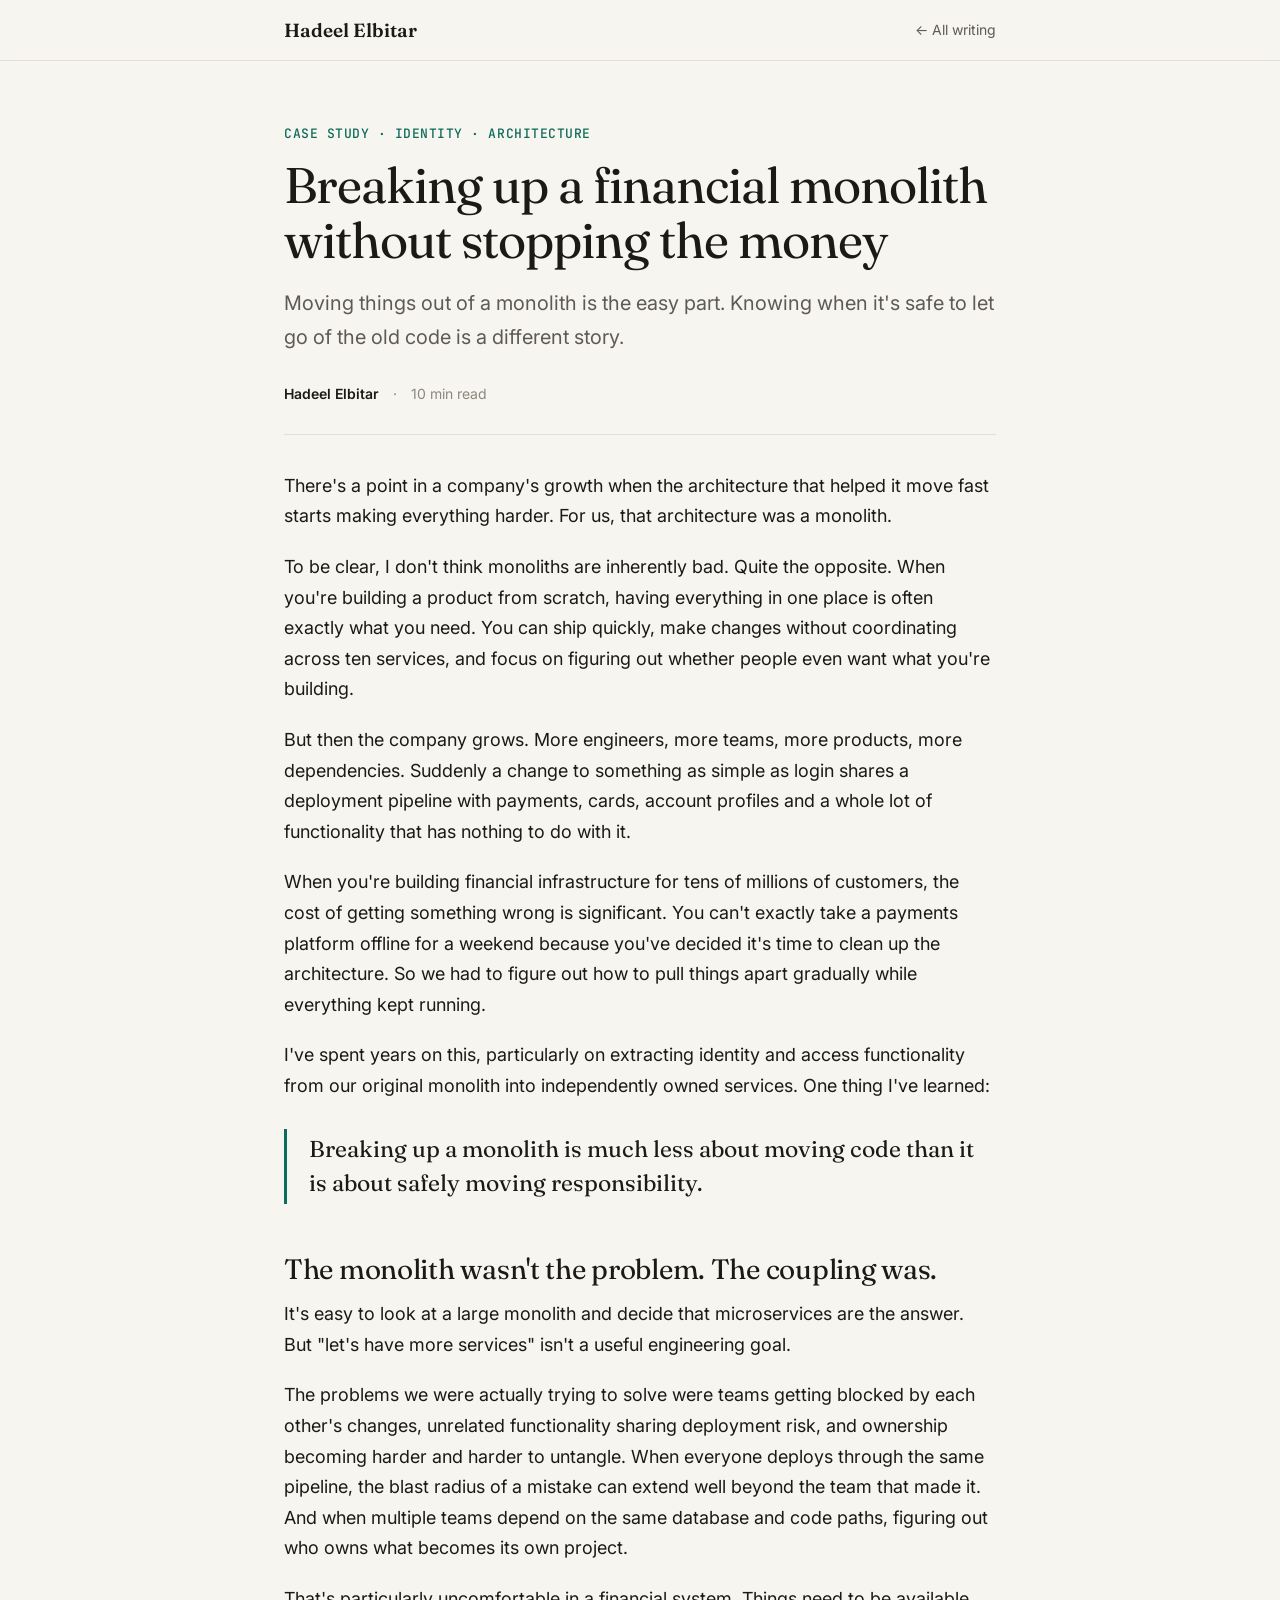
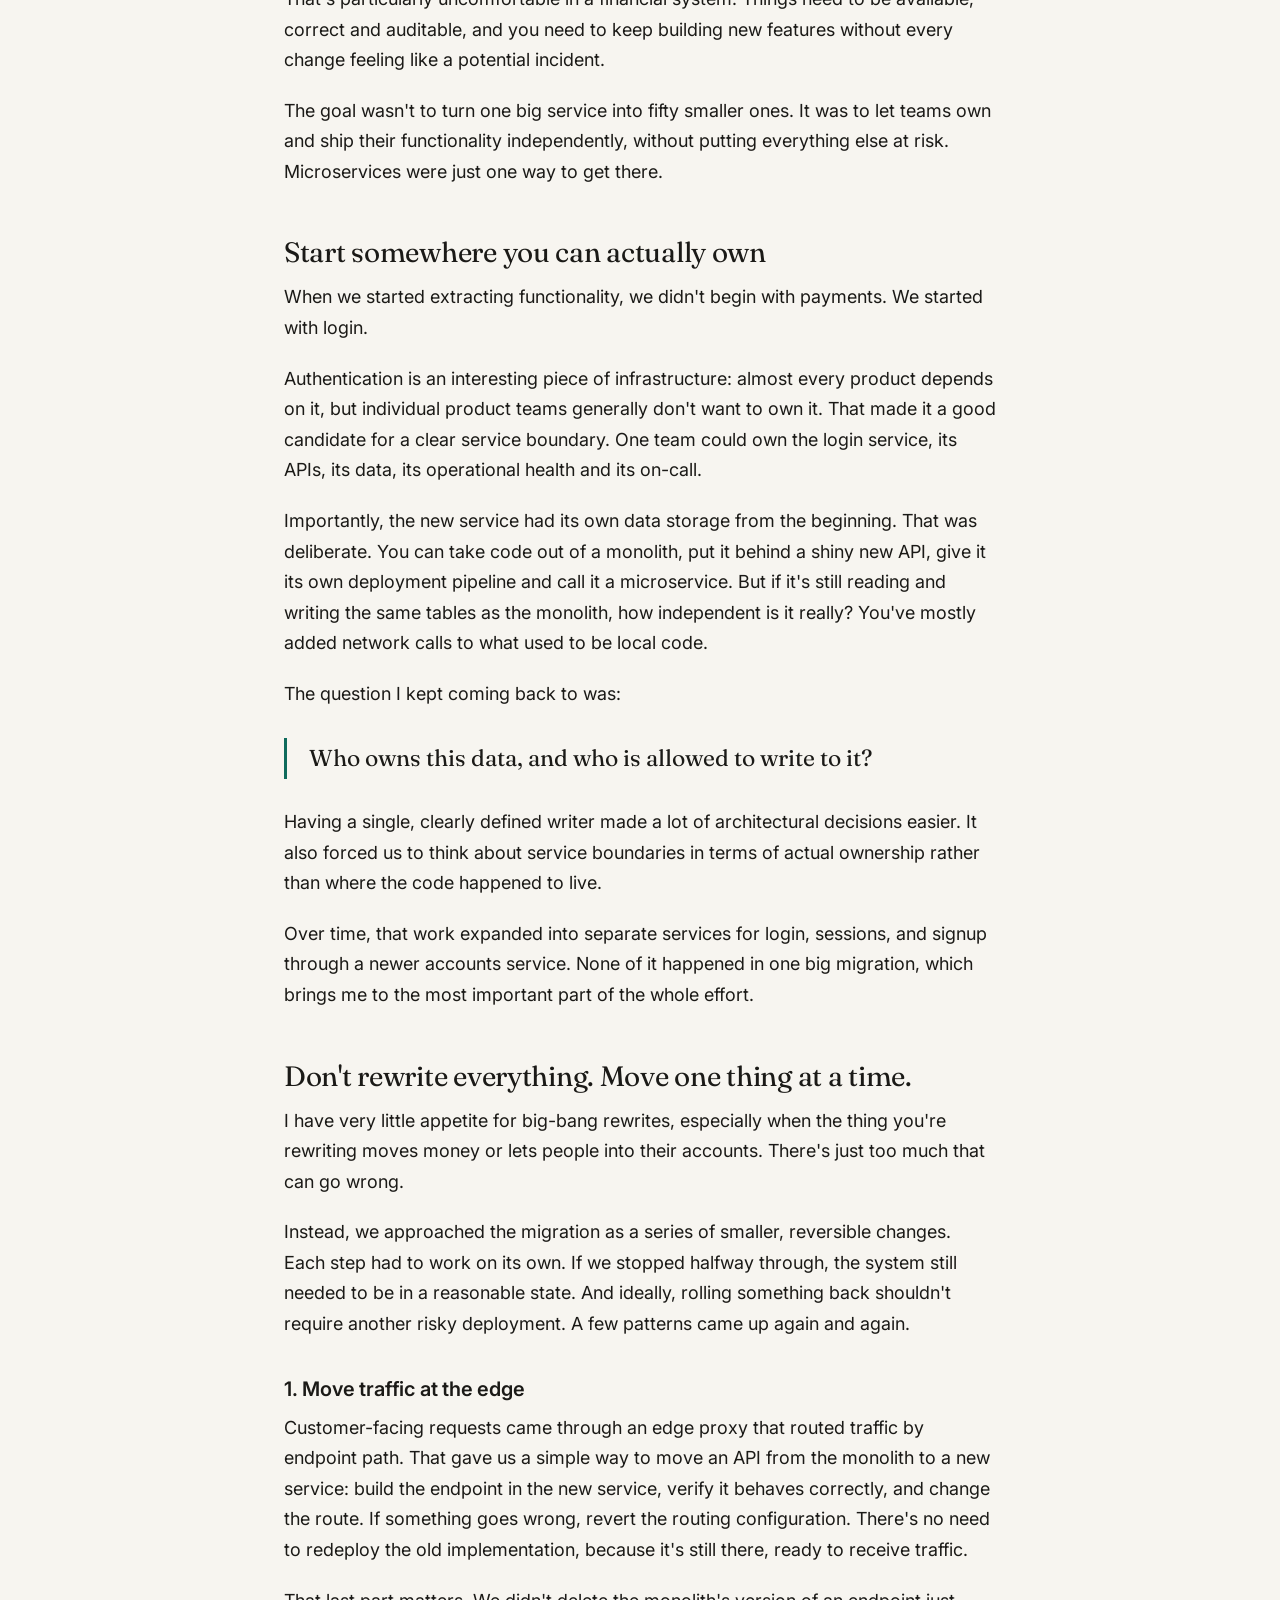
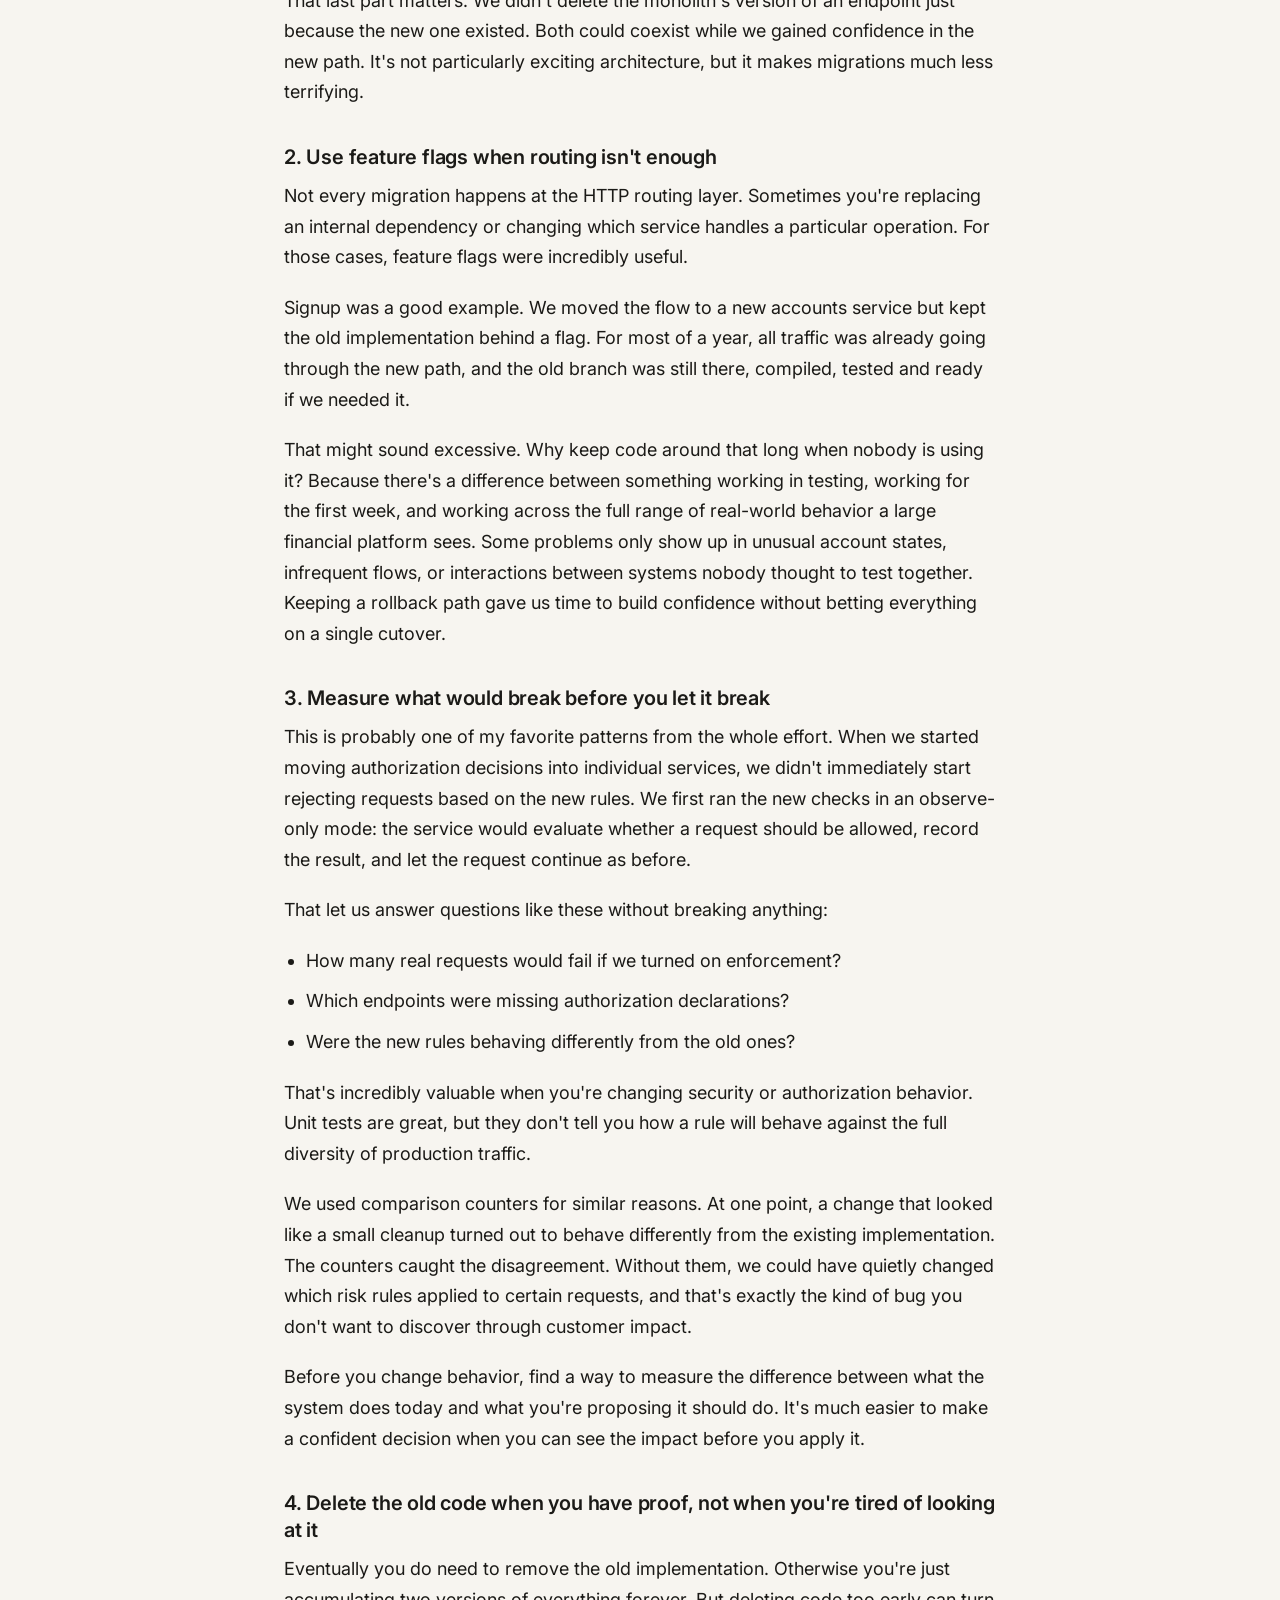
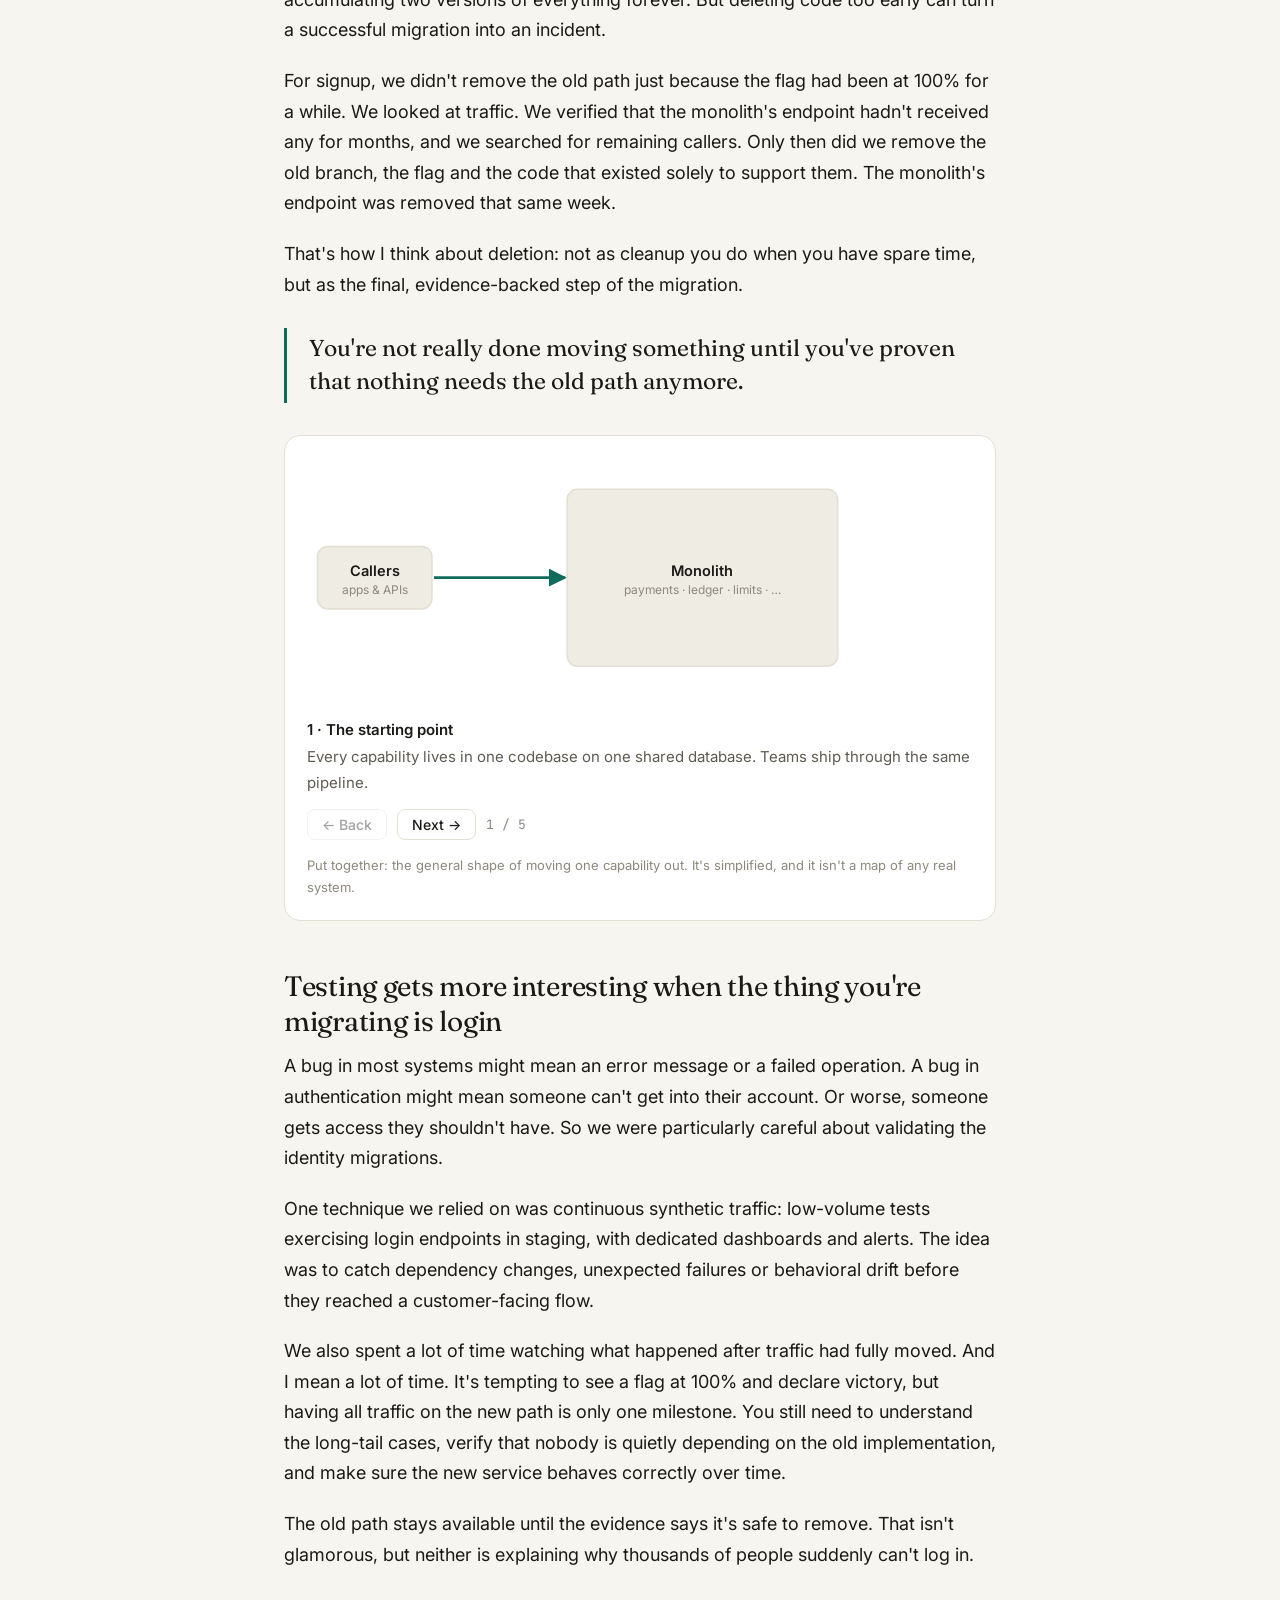
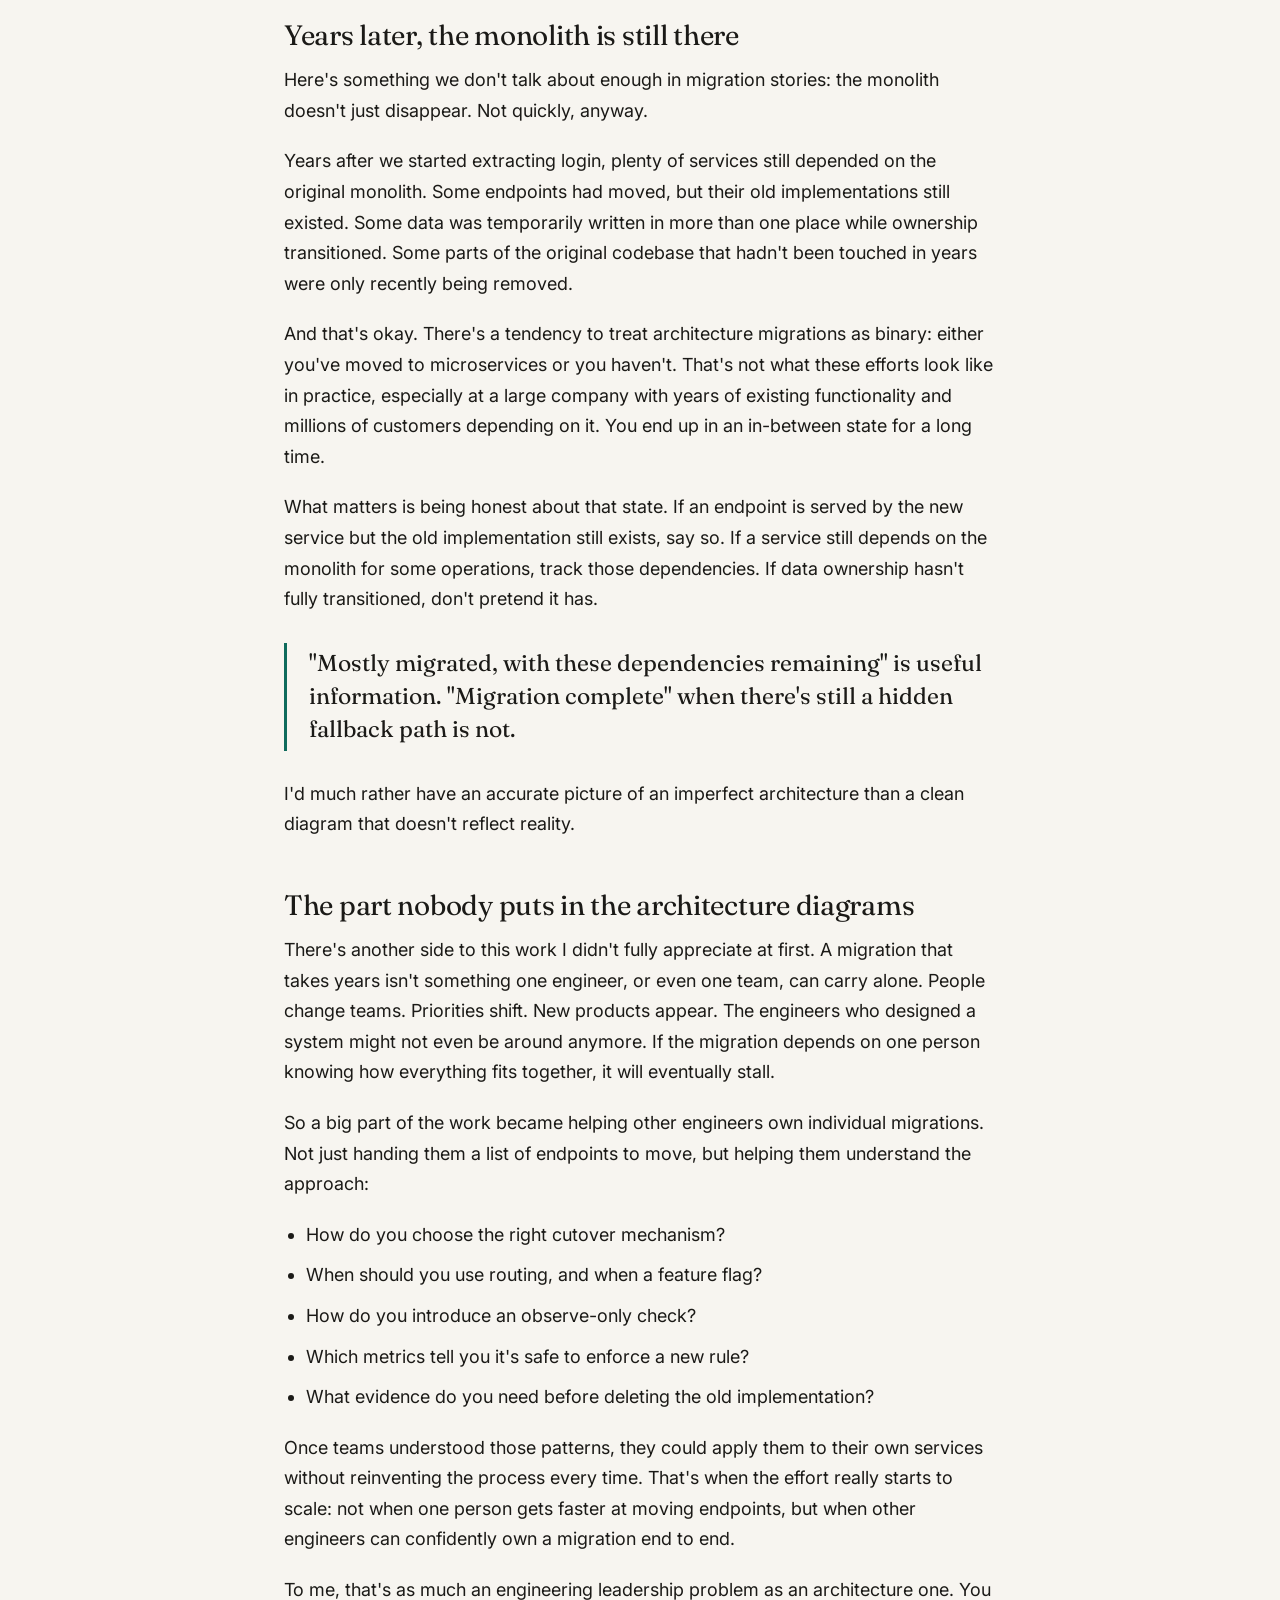
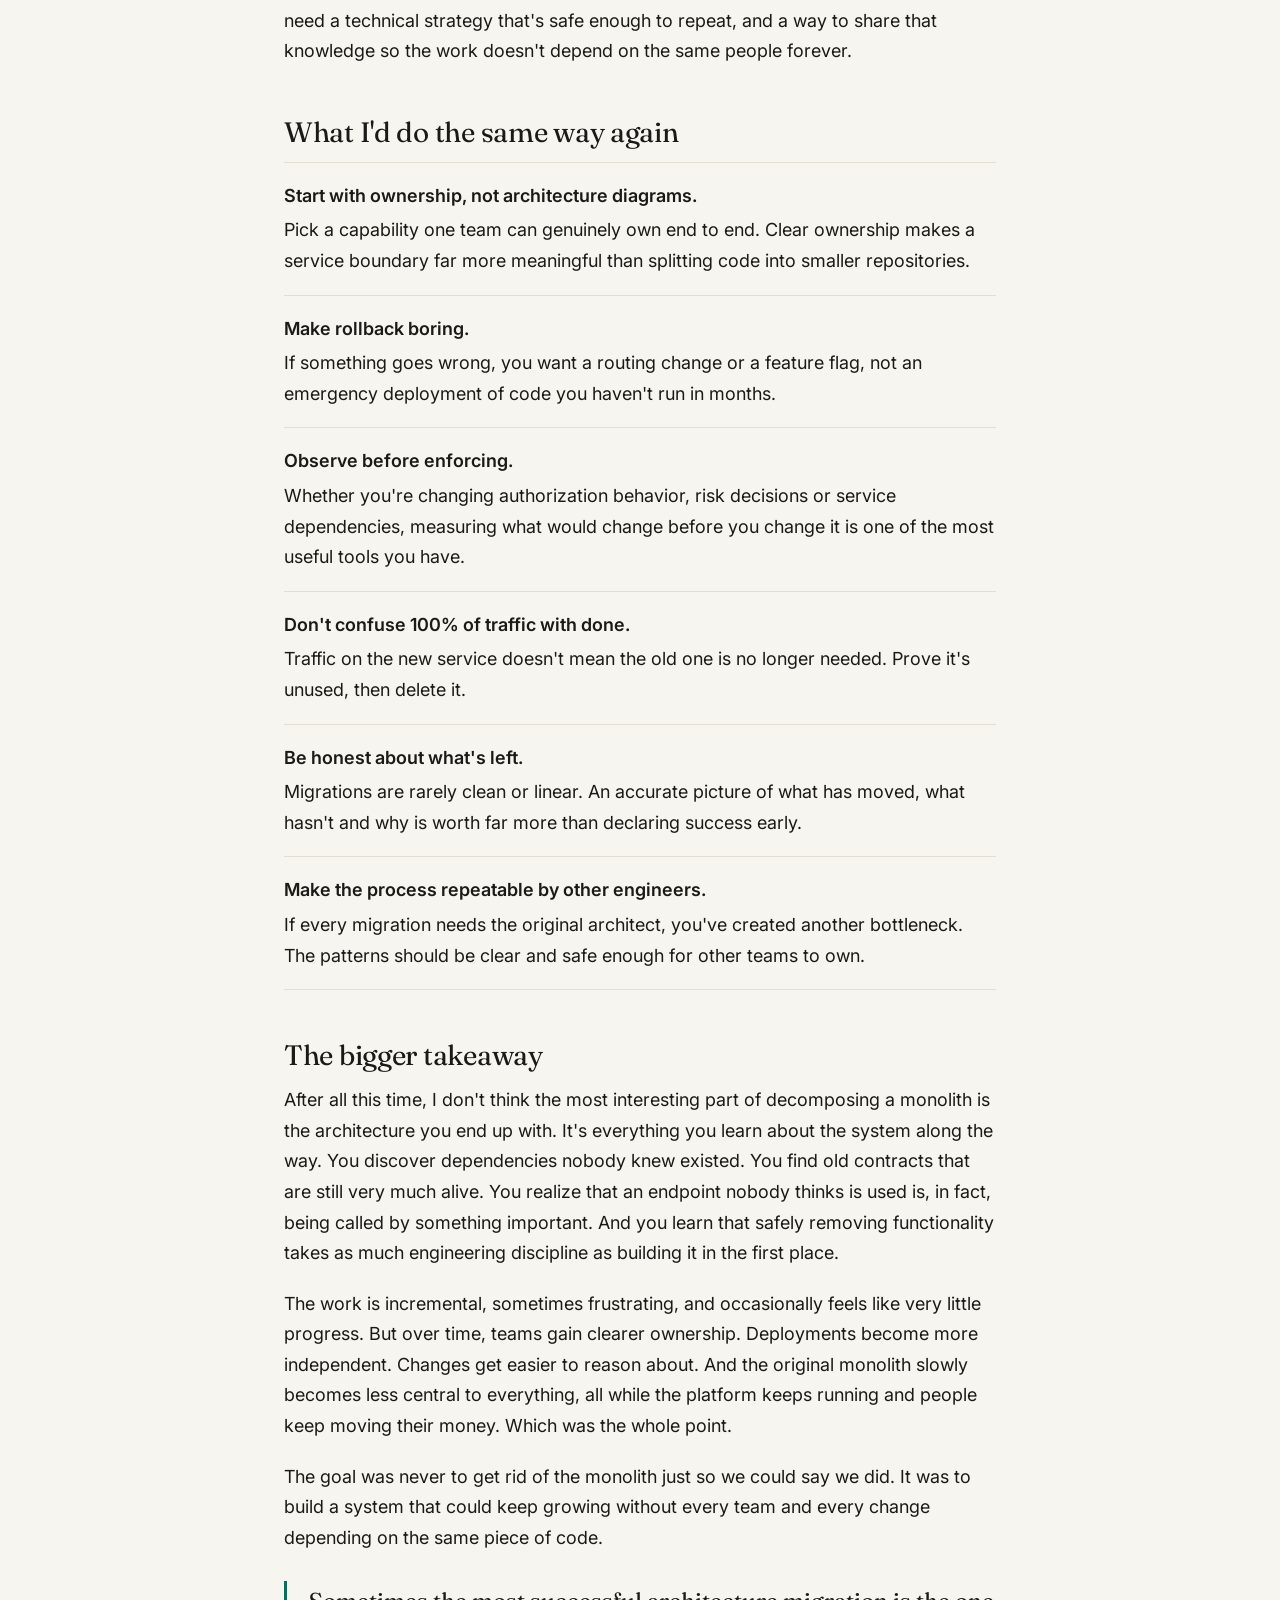
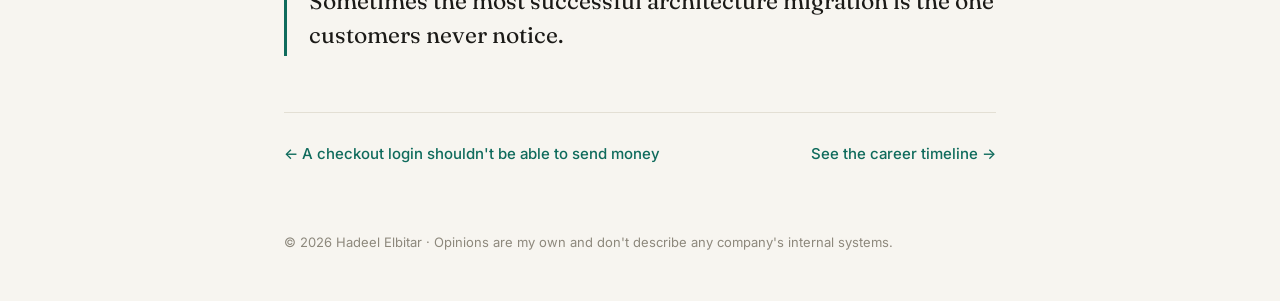
==== writing/monolith.html @ 254bf2c1 "Add Writing section with two case studies Scoped sessions and breaking up a financial monolith, link" ====
<!doctype html>
<html lang="en">
<head>
<meta charset="utf-8">
<meta name="viewport" content="width=device-width, initial-scale=1">
<title>Breaking up a financial monolith without stopping the money · Hadeel Elbitar</title>
<meta name="description" content="Moving things out of a monolith is the easy part. Knowing when it's safe to let go of the old code is a different story. Lessons from extracting identity out of a payments monolith.">
<link rel="icon" href="data:image/svg+xml,%3Csvg xmlns='http://www.w3.org/2000/svg' viewBox='0 0 64 64'%3E%3Crect width='64' height='64' rx='14' fill='%230f6b5c'/%3E%3Ctext x='32' y='43' font-family='Georgia,serif' font-size='30' fill='white' text-anchor='middle'%3EHE%3C/text%3E%3C/svg%3E">
<link rel="preconnect" href="https://fonts.googleapis.com">
<link rel="preconnect" href="https://fonts.gstatic.com" crossorigin>
<link href="https://fonts.googleapis.com/css2?family=Fraunces:opsz,wght@9..144,400;9..144,600&family=Inter:wght@400;500;600&family=JetBrains+Mono:wght@400;500&display=swap" rel="stylesheet">
<link rel="stylesheet" href="article.css?v=3">
</head>
<body>
<header class="nav"><div><a class="mark" href="../">Hadeel Elbitar</a><a class="back" href="../#writing">← All writing</a></div></header>

<article>
  <p class="kicker">CASE STUDY · IDENTITY · ARCHITECTURE</p>
  <h1>Breaking up a financial monolith without stopping the money</h1>
  <p class="dek">Moving things out of a monolith is the easy part. Knowing when it's safe to let go of the old code is a different story.</p>
  <div class="byline"><span><b>Hadeel Elbitar</b></span><span>·</span><span>10 min read</span></div>

  <p>
    There's a point in a company's growth when the architecture that helped it move fast starts making everything
    harder. For us, that architecture was a monolith.
  </p>
  <p>
    To be clear, I don't think monoliths are inherently bad. Quite the opposite. When you're building a product from
    scratch, having everything in one place is often exactly what you need. You can ship quickly, make changes without
    coordinating across ten services, and focus on figuring out whether people even want what you're building.
  </p>
  <p>
    But then the company grows. More engineers, more teams, more products, more dependencies. Suddenly a change to
    something as simple as login shares a deployment pipeline with payments, cards, account profiles and a whole lot
    of functionality that has nothing to do with it.
  </p>
  <p>
    When you're building financial infrastructure for tens of millions of customers, the cost of getting something
    wrong is significant. You can't exactly take a payments platform offline for a weekend because you've decided it's
    time to clean up the architecture. So we had to figure out how to pull things apart gradually while everything kept
    running.
  </p>
  <p>
    I've spent years on this, particularly on extracting identity and access functionality from our original monolith
    into independently owned services. One thing I've learned:
  </p>
  <blockquote>Breaking up a monolith is much less about moving code than it is about safely moving responsibility.</blockquote>

  <h2>The monolith wasn't the problem. The coupling was.</h2>
  <p>
    It's easy to look at a large monolith and decide that microservices are the answer. But "let's have more services"
    isn't a useful engineering goal.
  </p>
  <p>
    The problems we were actually trying to solve were teams getting blocked by each other's changes, unrelated
    functionality sharing deployment risk, and ownership becoming harder and harder to untangle. When everyone deploys
    through the same pipeline, the blast radius of a mistake can extend well beyond the team that made it. And when
    multiple teams depend on the same database and code paths, figuring out who owns what becomes its own project.
  </p>
  <p>
    That's particularly uncomfortable in a financial system. Things need to be available, correct and auditable, and
    you need to keep building new features without every change feeling like a potential incident.
  </p>
  <p>
    The goal wasn't to turn one big service into fifty smaller ones. It was to let teams own and ship their
    functionality independently, without putting everything else at risk. Microservices were just one way to get there.
  </p>

  <h2>Start somewhere you can actually own</h2>
  <p>
    When we started extracting functionality, we didn't begin with payments. We started with login.
  </p>
  <p>
    Authentication is an interesting piece of infrastructure: almost every product depends on it, but individual
    product teams generally don't want to own it. That made it a good candidate for a clear service boundary. One team
    could own the login service, its APIs, its data, its operational health and its on-call.
  </p>
  <p>
    Importantly, the new service had its own data storage from the beginning. That was deliberate. You can take code
    out of a monolith, put it behind a shiny new API, give it its own deployment pipeline and call it a microservice.
    But if it's still reading and writing the same tables as the monolith, how independent is it really? You've mostly
    added network calls to what used to be local code.
  </p>
  <p>The question I kept coming back to was:</p>
  <blockquote>Who owns this data, and who is allowed to write to it?</blockquote>
  <p>
    Having a single, clearly defined writer made a lot of architectural decisions easier. It also forced us to think
    about service boundaries in terms of actual ownership rather than where the code happened to live.
  </p>
  <p>
    Over time, that work expanded into separate services for login, sessions, and signup through a newer accounts
    service. None of it happened in one big migration, which brings me to the most important part of the whole effort.
  </p>

  <h2>Don't rewrite everything. Move one thing at a time.</h2>
  <p>
    I have very little appetite for big-bang rewrites, especially when the thing you're rewriting moves money or lets
    people into their accounts. There's just too much that can go wrong.
  </p>
  <p>
    Instead, we approached the migration as a series of smaller, reversible changes. Each step had to work on its own.
    If we stopped halfway through, the system still needed to be in a reasonable state. And ideally, rolling something
    back shouldn't require another risky deployment. A few patterns came up again and again.
  </p>

  <h3>1. Move traffic at the edge</h3>
  <p>
    Customer-facing requests came through an edge proxy that routed traffic by endpoint path. That gave us a simple way
    to move an API from the monolith to a new service: build the endpoint in the new service, verify it behaves
    correctly, and change the route. If something goes wrong, revert the routing configuration. There's no need to
    redeploy the old implementation, because it's still there, ready to receive traffic.
  </p>
  <p>
    That last part matters. We didn't delete the monolith's version of an endpoint just because the new one existed.
    Both could coexist while we gained confidence in the new path. It's not particularly exciting architecture, but it
    makes migrations much less terrifying.
  </p>

  <h3>2. Use feature flags when routing isn't enough</h3>
  <p>
    Not every migration happens at the HTTP routing layer. Sometimes you're replacing an internal dependency or
    changing which service handles a particular operation. For those cases, feature flags were incredibly useful.
  </p>
  <p>
    Signup was a good example. We moved the flow to a new accounts service but kept the old implementation behind a
    flag. For most of a year, all traffic was already going through the new path, and the old branch was still there,
    compiled, tested and ready if we needed it.
  </p>
  <p>
    That might sound excessive. Why keep code around that long when nobody is using it? Because there's a difference
    between something working in testing, working for the first week, and working across the full range of real-world
    behavior a large financial platform sees. Some problems only show up in unusual account states, infrequent flows,
    or interactions between systems nobody thought to test together. Keeping a rollback path gave us time to build
    confidence without betting everything on a single cutover.
  </p>

  <h3>3. Measure what would break before you let it break</h3>
  <p>
    This is probably one of my favorite patterns from the whole effort. When we started moving authorization decisions
    into individual services, we didn't immediately start rejecting requests based on the new rules. We first ran the
    new checks in an observe-only mode: the service would evaluate whether a request should be allowed, record the
    result, and let the request continue as before.
  </p>
  <p>That let us answer questions like these without breaking anything:</p>
  <ul>
    <li>How many real requests would fail if we turned on enforcement?</li>
    <li>Which endpoints were missing authorization declarations?</li>
    <li>Were the new rules behaving differently from the old ones?</li>
  </ul>
  <p>
    That's incredibly valuable when you're changing security or authorization behavior. Unit tests are great, but they
    don't tell you how a rule will behave against the full diversity of production traffic.
  </p>
  <p>
    We used comparison counters for similar reasons. At one point, a change that looked like a small cleanup turned out
    to behave differently from the existing implementation. The counters caught the disagreement. Without them, we could
    have quietly changed which risk rules applied to certain requests, and that's exactly the kind of bug you don't want
    to discover through customer impact.
  </p>
  <p>
    Before you change behavior, find a way to measure the difference between what the system does today and what you're
    proposing it should do. It's much easier to make a confident decision when you can see the impact before you apply it.
  </p>

  <h3>4. Delete the old code when you have proof, not when you're tired of looking at it</h3>
  <p>
    Eventually you do need to remove the old implementation. Otherwise you're just accumulating two versions of
    everything forever. But deleting code too early can turn a successful migration into an incident.
  </p>
  <p>
    For signup, we didn't remove the old path just because the flag had been at 100% for a while. We looked at traffic.
    We verified that the monolith's endpoint hadn't received any for months, and we searched for remaining callers. Only
    then did we remove the old branch, the flag and the code that existed solely to support them. The monolith's
    endpoint was removed that same week.
  </p>
  <p>
    That's how I think about deletion: not as cleanup you do when you have spare time, but as the final, evidence-backed
    step of the migration.
  </p>
  <blockquote>You're not really done moving something until you've proven that nothing needs the old path anymore.</blockquote>

  <div class="fig" id="ph">
    <svg viewBox="0 0 640 230" width="100%" role="img" aria-label="Decomposition phases diagram" id="dg"></svg>
    <p class="phase-title" id="pt"></p>
    <p class="phase-desc" id="pd"></p>
    <div class="ctrl"><button id="prev">← Back</button><button id="nx">Next →</button><span id="pc"></span></div>
    <div class="cap">Put together: the general shape of moving one capability out. It's simplified, and it isn't a map of any real system.</div>
  </div>

  <h2>Testing gets more interesting when the thing you're migrating is login</h2>
  <p>
    A bug in most systems might mean an error message or a failed operation. A bug in authentication might mean someone
    can't get into their account. Or worse, someone gets access they shouldn't have. So we were particularly careful
    about validating the identity migrations.
  </p>
  <p>
    One technique we relied on was continuous synthetic traffic: low-volume tests exercising login endpoints in staging,
    with dedicated dashboards and alerts. The idea was to catch dependency changes, unexpected failures or behavioral
    drift before they reached a customer-facing flow.
  </p>
  <p>
    We also spent a lot of time watching what happened after traffic had fully moved. And I mean a lot of time. It's
    tempting to see a flag at 100% and declare victory, but having all traffic on the new path is only one milestone.
    You still need to understand the long-tail cases, verify that nobody is quietly depending on the old
    implementation, and make sure the new service behaves correctly over time.
  </p>
  <p>
    The old path stays available until the evidence says it's safe to remove. That isn't glamorous, but neither is
    explaining why thousands of people suddenly can't log in.
  </p>

  <h2>Years later, the monolith is still there</h2>
  <p>
    Here's something we don't talk about enough in migration stories: the monolith doesn't just disappear. Not quickly,
    anyway.
  </p>
  <p>
    Years after we started extracting login, plenty of services still depended on the original monolith. Some endpoints
    had moved, but their old implementations still existed. Some data was temporarily written in more than one place
    while ownership transitioned. Some parts of the original codebase that hadn't been touched in years were only
    recently being removed.
  </p>
  <p>
    And that's okay. There's a tendency to treat architecture migrations as binary: either you've moved to
    microservices or you haven't. That's not what these efforts look like in practice, especially at a large company
    with years of existing functionality and millions of customers depending on it. You end up in an in-between state
    for a long time.
  </p>
  <p>
    What matters is being honest about that state. If an endpoint is served by the new service but the old
    implementation still exists, say so. If a service still depends on the monolith for some operations, track those
    dependencies. If data ownership hasn't fully transitioned, don't pretend it has.
  </p>
  <blockquote>"Mostly migrated, with these dependencies remaining" is useful information. "Migration complete" when there's still a hidden fallback path is not.</blockquote>
  <p>I'd much rather have an accurate picture of an imperfect architecture than a clean diagram that doesn't reflect reality.</p>

  <h2>The part nobody puts in the architecture diagrams</h2>
  <p>
    There's another side to this work I didn't fully appreciate at first. A migration that takes years isn't something
    one engineer, or even one team, can carry alone. People change teams. Priorities shift. New products appear. The
    engineers who designed a system might not even be around anymore. If the migration depends on one person knowing how
    everything fits together, it will eventually stall.
  </p>
  <p>
    So a big part of the work became helping other engineers own individual migrations. Not just handing them a list of
    endpoints to move, but helping them understand the approach:
  </p>
  <ul>
    <li>How do you choose the right cutover mechanism?</li>
    <li>When should you use routing, and when a feature flag?</li>
    <li>How do you introduce an observe-only check?</li>
    <li>Which metrics tell you it's safe to enforce a new rule?</li>
    <li>What evidence do you need before deleting the old implementation?</li>
  </ul>
  <p>
    Once teams understood those patterns, they could apply them to their own services without reinventing the process
    every time. That's when the effort really starts to scale: not when one person gets faster at moving endpoints, but
    when other engineers can confidently own a migration end to end.
  </p>
  <p>
    To me, that's as much an engineering leadership problem as an architecture one. You need a technical strategy that's
    safe enough to repeat, and a way to share that knowledge so the work doesn't depend on the same people forever.
  </p>

  <h2>What I'd do the same way again</h2>
  <ul class="takeaways">
    <li><strong>Start with ownership, not architecture diagrams.</strong> Pick a capability one team can genuinely own end to end. Clear ownership makes a service boundary far more meaningful than splitting code into smaller repositories.</li>
    <li><strong>Make rollback boring.</strong> If something goes wrong, you want a routing change or a feature flag, not an emergency deployment of code you haven't run in months.</li>
    <li><strong>Observe before enforcing.</strong> Whether you're changing authorization behavior, risk decisions or service dependencies, measuring what would change before you change it is one of the most useful tools you have.</li>
    <li><strong>Don't confuse 100% of traffic with done.</strong> Traffic on the new service doesn't mean the old one is no longer needed. Prove it's unused, then delete it.</li>
    <li><strong>Be honest about what's left.</strong> Migrations are rarely clean or linear. An accurate picture of what has moved, what hasn't and why is worth far more than declaring success early.</li>
    <li><strong>Make the process repeatable by other engineers.</strong> If every migration needs the original architect, you've created another bottleneck. The patterns should be clear and safe enough for other teams to own.</li>
  </ul>

  <h2>The bigger takeaway</h2>
  <p>
    After all this time, I don't think the most interesting part of decomposing a monolith is the architecture you end
    up with. It's everything you learn about the system along the way. You discover dependencies nobody knew existed.
    You find old contracts that are still very much alive. You realize that an endpoint nobody thinks is used is, in
    fact, being called by something important. And you learn that safely removing functionality takes as much
    engineering discipline as building it in the first place.
  </p>
  <p>
    The work is incremental, sometimes frustrating, and occasionally feels like very little progress. But over time,
    teams gain clearer ownership. Deployments become more independent. Changes get easier to reason about. And the
    original monolith slowly becomes less central to everything, all while the platform keeps running and people keep
    moving their money. Which was the whole point.
  </p>
  <p>
    The goal was never to get rid of the monolith just so we could say we did. It was to build a system that could keep
    growing without every team and every change depending on the same piece of code.
  </p>
  <blockquote>Sometimes the most successful architecture migration is the one customers never notice.</blockquote>

  <div class="next">
    <a href="scoped-sessions.html">← A checkout login shouldn't be able to send money</a>
    <a href="../#career">See the career timeline →</a>
  </div>
</article>
<footer>© 2026 Hadeel Elbitar · Opinions are my own and don't describe any company's internal systems.</footer>

<script>
(() => {
  const css = n => getComputedStyle(document.documentElement).getPropertyValue(n).trim();
  const P = [
    ["1 · The starting point", "Every capability lives in one codebase on one shared database. Teams ship through the same pipeline."],
    ["2 · Route at the edge", "Callers reach the capability through a per-path route, so where the work happens can change with a config change."],
    ["3 · Build the new service, count before you enforce", "The new service gets its own data store and runs next to the old path. Counters show where the two disagree before anything depends on it."],
    ["4 · Move the traffic, then hold", "The route or flag sends all traffic to the new service, which is now the single writer for its data. The old path stays warm while the long tail surfaces."],
    ["5 · Delete with evidence, then repeat", "Months of zero traffic and no remaining callers justify removing the old path. Then the playbook runs on the next seam."],
  ];
  let i = 0;
  const box = (x, y, w, h, label, kind, sub) => {
    const fill = { old: css("--well"), new: css("--accent-soft"), ghost: "transparent" }[kind];
    const stroke = kind === "new" ? css("--accent") : css("--line");
    const dash = kind === "ghost" ? 'stroke-dasharray="5 5"' : "";
    return `<rect x="${x}" y="${y}" width="${w}" height="${h}" rx="10" fill="${fill}" stroke="${stroke}" stroke-width="1.5" ${dash}/>
      <text x="${x + w / 2}" y="${y + h / 2 + (sub ? -2 : 5)}" text-anchor="middle" font-size="14" font-weight="600" fill="${kind === "ghost" ? css("--faint") : css("--ink")}">${label}</text>
      ${sub ? `<text x="${x + w / 2}" y="${y + h / 2 + 16}" text-anchor="middle" font-size="11.5" fill="${css("--faint")}">${sub}</text>` : ""}`;
  };
  const arrow = (x1, y1, x2, y2, on) => `<line x1="${x1}" y1="${y1}" x2="${x2}" y2="${y2}" stroke="${on ? css("--accent") : css("--faint")}" stroke-width="${on ? 2.5 : 1.5}" marker-end="url(#a${on ? 1 : 0})" ${on ? "" : 'stroke-dasharray="4 4"'}/>`;
  function draw() {
    const defs = `<defs>${[0, 1].map(k => `<marker id="a${k}" viewBox="0 0 10 10" refX="9" refY="5" markerWidth="7" markerHeight="7" orient="auto"><path d="M0,0 L10,5 L0,10 z" fill="${k ? css("--accent") : css("--faint")}"/></marker>`).join("")}</defs>`;
    let s = defs + box(10, 85, 110, 60, "Callers", "old", "apps & APIs");
    if (i === 0) {
      s += arrow(122, 115, 248, 115, true) + box(250, 30, 260, 170, "Monolith", "old", "payments · ledger · limits · …");
    } else {
      s += box(170, 85, 100, 60, "Edge", "new", "routes per path") + arrow(122, 115, 168, 115, true);
      const oldOn = i <= 3, newOn = i >= 3;
      s += box(330, 20, 290, 90, i >= 4 ? "Old code path removed" : "Monolith", i >= 4 ? "ghost" : "old", i >= 4 ? "" : "everything else");
      s += i >= 2 ? box(330, 130, 290, 80, "New service", "new", i >= 3 ? "single writer for its data" : "own data · counted, not trusted") : "";
      s += arrow(272, 105, 328, 70, oldOn && i < 4);
      if (i >= 2) s += arrow(272, 125, 328, 165, newOn);
      if (i === 2) s += `<text x="475" y="124" text-anchor="middle" font-size="11.5" fill="${css("--accent")}">⇅ counters compare</text>`;
    }
    document.getElementById("dg").innerHTML = s;
    document.getElementById("pt").textContent = P[i][0];
    document.getElementById("pd").textContent = P[i][1];
    document.getElementById("pc").textContent = `${i + 1} / ${P.length}`;
    document.getElementById("prev").disabled = i === 0;
    document.getElementById("nx").disabled = i === P.length - 1;
  }
  document.getElementById("prev").onclick = () => { i = Math.max(0, i - 1); draw(); };
  document.getElementById("nx").onclick = () => { i = Math.min(P.length - 1, i + 1); draw(); };
  matchMedia("(prefers-color-scheme: dark)").addEventListener("change", draw);
  draw();
})();
</script>
</body>
</html>
---- writing/article.css ----
:root {
  --bg: #f7f5f0; --surface: #ffffff; --well: #efece4; --ink: #1b1a17; --muted: #5f5b52; --faint: #8d887c;
  --line: #e3dfd4; --accent: #0f6b5c; --accent-soft: #e1efe9; --ok: #1f7a46; --ok-soft: #e3f3e8; --bad: #b3261e; --bad-soft: #fbe6e3; --warn: #8a5a00; --warn-soft: #f6ecd2;
  --serif: "Fraunces", Georgia, serif; --sans: "Inter", system-ui, -apple-system, sans-serif; --mono: "JetBrains Mono", ui-monospace, monospace;
}
@media (prefers-color-scheme: dark) {
  :root:not([data-theme="light"]) {
    --bg: #12130f; --surface: #1a1b17; --well: #22231e; --ink: #ecebe5; --muted: #a9a698; --faint: #7a776b;
    --line: #2c2d27; --accent: #5cc6ab; --accent-soft: #1c2d27; --ok: #5cc68a; --ok-soft: #18291f; --bad: #f2867c; --bad-soft: #2e1a18; --warn: #e3b55a; --warn-soft: #2b2416;
  }
}
:root[data-theme="dark"] {
  --bg: #12130f; --surface: #1a1b17; --well: #22231e; --ink: #ecebe5; --muted: #a9a698; --faint: #7a776b;
  --line: #2c2d27; --accent: #5cc6ab; --accent-soft: #1c2d27; --ok: #5cc68a; --ok-soft: #18291f; --bad: #f2867c; --bad-soft: #2e1a18; --warn: #e3b55a; --warn-soft: #2b2416;
}
* { box-sizing: border-box; }
body { margin: 0; background: var(--bg); color: var(--ink); font: 18px/1.7 var(--sans); -webkit-font-smoothing: antialiased; }
a { color: var(--accent); }
header.nav { position: sticky; top: 0; z-index: 5; background: color-mix(in srgb, var(--bg) 88%, transparent); backdrop-filter: blur(8px); border-bottom: 1px solid var(--line); }
header.nav div { max-width: 760px; margin: 0 auto; padding: 0 24px; height: 60px; display: flex; align-items: center; justify-content: space-between; }
header.nav a { color: var(--ink); text-decoration: none; }
header.nav .mark { font: 600 19px var(--serif); }
header.nav .back { font-size: 14px; color: var(--muted); }
article { max-width: 760px; margin: 0 auto; padding: 64px 24px 40px; }
.kicker { font: 500 13px var(--mono); color: var(--accent); letter-spacing: .04em; margin: 0 0 16px; }
h1 { font: 400 clamp(34px, 5vw, 50px)/1.1 var(--serif); letter-spacing: -.02em; margin: 0 0 18px; }
.dek { font-size: 20px; color: var(--muted); margin: 0 0 28px; }
.byline { display: flex; gap: 14px; align-items: center; font-size: 14px; color: var(--faint); padding-bottom: 28px; border-bottom: 1px solid var(--line); margin-bottom: 36px; }
.byline b { color: var(--ink); font-weight: 600; }
h2 { font: 400 28px/1.25 var(--serif); margin: 48px 0 12px; letter-spacing: -.01em; }
p { margin: 0 0 20px; }
h3 { font: 600 20px/1.35 var(--sans); margin: 36px 0 10px; letter-spacing: -.01em; }
code { font: .85em var(--mono); background: var(--well); border-radius: 5px; padding: 1px 5px; }
.pair { display: grid; grid-template-columns: 1fr 1fr; gap: 12px; margin: 8px 0 24px; }
.pair div { background: var(--surface); border: 1px solid var(--line); border-radius: 14px; padding: 16px 18px; font: 400 22px/1.3 var(--serif); }
.pair span { display: block; font: 500 12px var(--mono); text-transform: uppercase; letter-spacing: .08em; color: var(--accent); margin-bottom: 6px; }
ul, ol { padding-left: 22px; margin: 0 0 20px; }
li { margin-bottom: 10px; }
ul.takeaways { list-style: none; padding: 0; margin: 8px 0 20px; border-bottom: 1px solid var(--line); }
ul.takeaways li { margin: 0; padding: 18px 0; border-top: 1px solid var(--line); }
ul.takeaways strong { display: block; font-size: 18px; margin-bottom: 4px; }
strong { font-weight: 600; }
blockquote { margin: 28px 0; padding: 4px 0 4px 22px; border-left: 3px solid var(--accent); font: 400 23px/1.45 var(--serif); color: var(--ink); }
.tldr { background: var(--surface); border: 1px solid var(--line); border-radius: 14px; padding: 20px 24px; margin: 0 0 36px; font-size: 16px; }
.tldr h3 { font: 500 12px var(--mono); text-transform: uppercase; letter-spacing: .08em; color: var(--faint); margin: 0 0 8px; }
.tldr ul { margin: 0; }
.fig { background: var(--surface); border: 1px solid var(--line); border-radius: 16px; padding: 22px; margin: 32px 0; font-size: 15px; }
.fig .cap { font-size: 13px; color: var(--faint); margin-top: 14px; }
.seg { display: inline-flex; background: var(--well); border-radius: 999px; padding: 3px; margin-bottom: 16px; flex-wrap: wrap; }
.seg button { border: 0; background: none; border-radius: 999px; padding: 7px 14px; font: 500 14px var(--sans); color: var(--muted); cursor: pointer; }
.seg button[aria-pressed="true"] { background: var(--surface); color: var(--ink); box-shadow: 0 1px 3px rgba(0,0,0,.12); }
table.acts { width: 100%; border-collapse: collapse; }
table.acts td { padding: 10px 6px; border-top: 1px solid var(--line); vertical-align: middle; }
table.acts td:last-child { text-align: right; white-space: nowrap; }
.pill { display: inline-block; font: 500 12.5px var(--mono); padding: 3px 9px; border-radius: 999px; transition: background .2s, color .2s; }
.pill.allow { background: var(--ok-soft); color: var(--ok); }
.pill.deny { background: var(--bad-soft); color: var(--bad); }
.pill.step { background: var(--warn-soft); color: var(--warn); }
.mono { font: 13px/1.6 var(--mono); background: var(--well); border-radius: 10px; padding: 12px 14px; margin-top: 14px; color: var(--muted); overflow-x: auto; white-space: pre; }
.mono b { color: var(--ink); font-weight: 500; }
.ctrl { display: flex; align-items: center; gap: 10px; margin-top: 14px; }
.ctrl button { border: 1px solid var(--line); background: var(--surface); color: var(--ink); border-radius: 8px; padding: 6px 14px; font: 500 14px var(--sans); cursor: pointer; }
.ctrl button:disabled { opacity: .4; cursor: default; }
.ctrl span { font: 13px var(--mono); color: var(--faint); }
.phase-title { font-weight: 600; margin: 12px 0 2px; }
.phase-desc { color: var(--muted); font-size: 15px; margin: 0; min-height: 3.2em; }
svg text { font-family: var(--sans); }
.next { margin-top: 56px; padding-top: 28px; border-top: 1px solid var(--line); display: flex; justify-content: space-between; gap: 16px; flex-wrap: wrap; font-size: 15px; }
.next a { text-decoration: none; font-weight: 500; }
footer { max-width: 760px; margin: 0 auto; padding: 24px 24px 48px; font-size: 13px; color: var(--faint); }
@media (max-width: 640px) { body { font-size: 17px; } article { padding: 40px 16px 32px; } header.nav div { padding: 0 16px; } .fig { padding: 16px; } blockquote { font-size: 20px; } .pair { grid-template-columns: 1fr; } }
@media (prefers-reduced-motion: reduce) { * { transition: none !important; } }
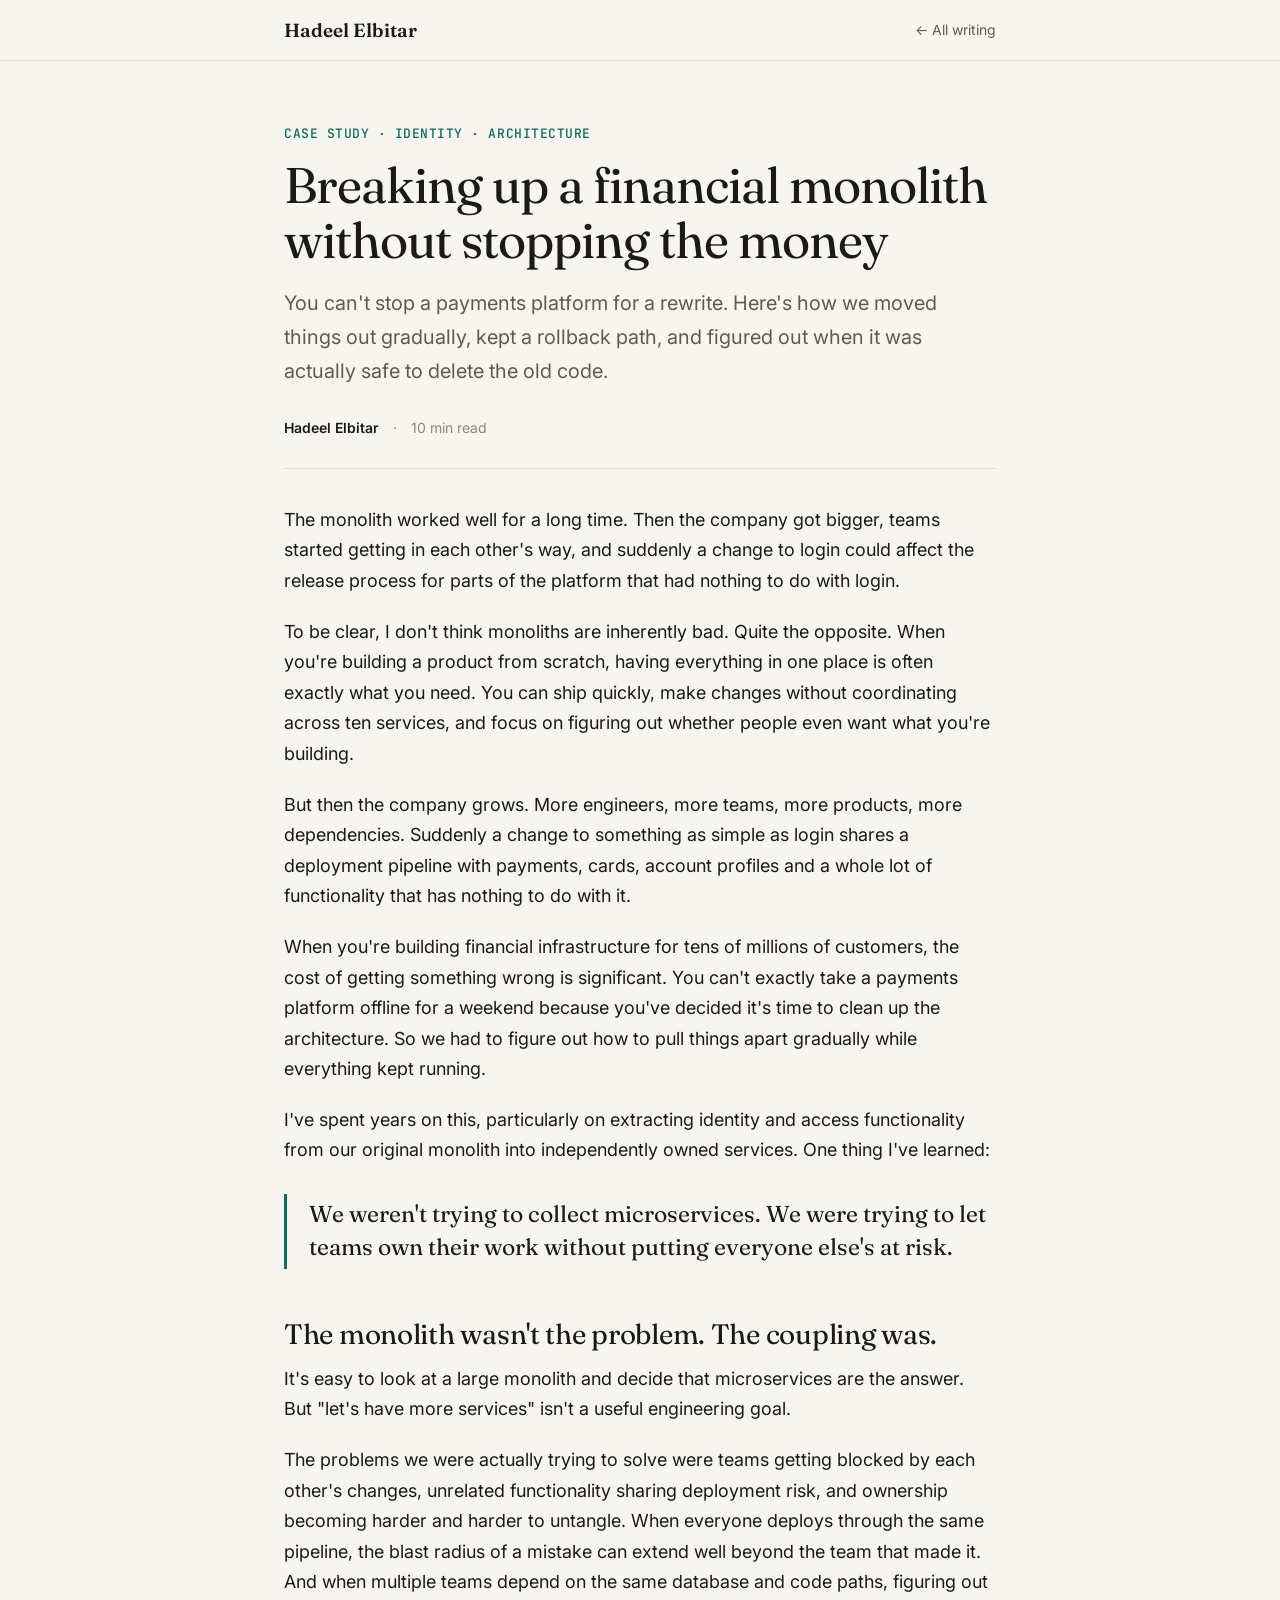
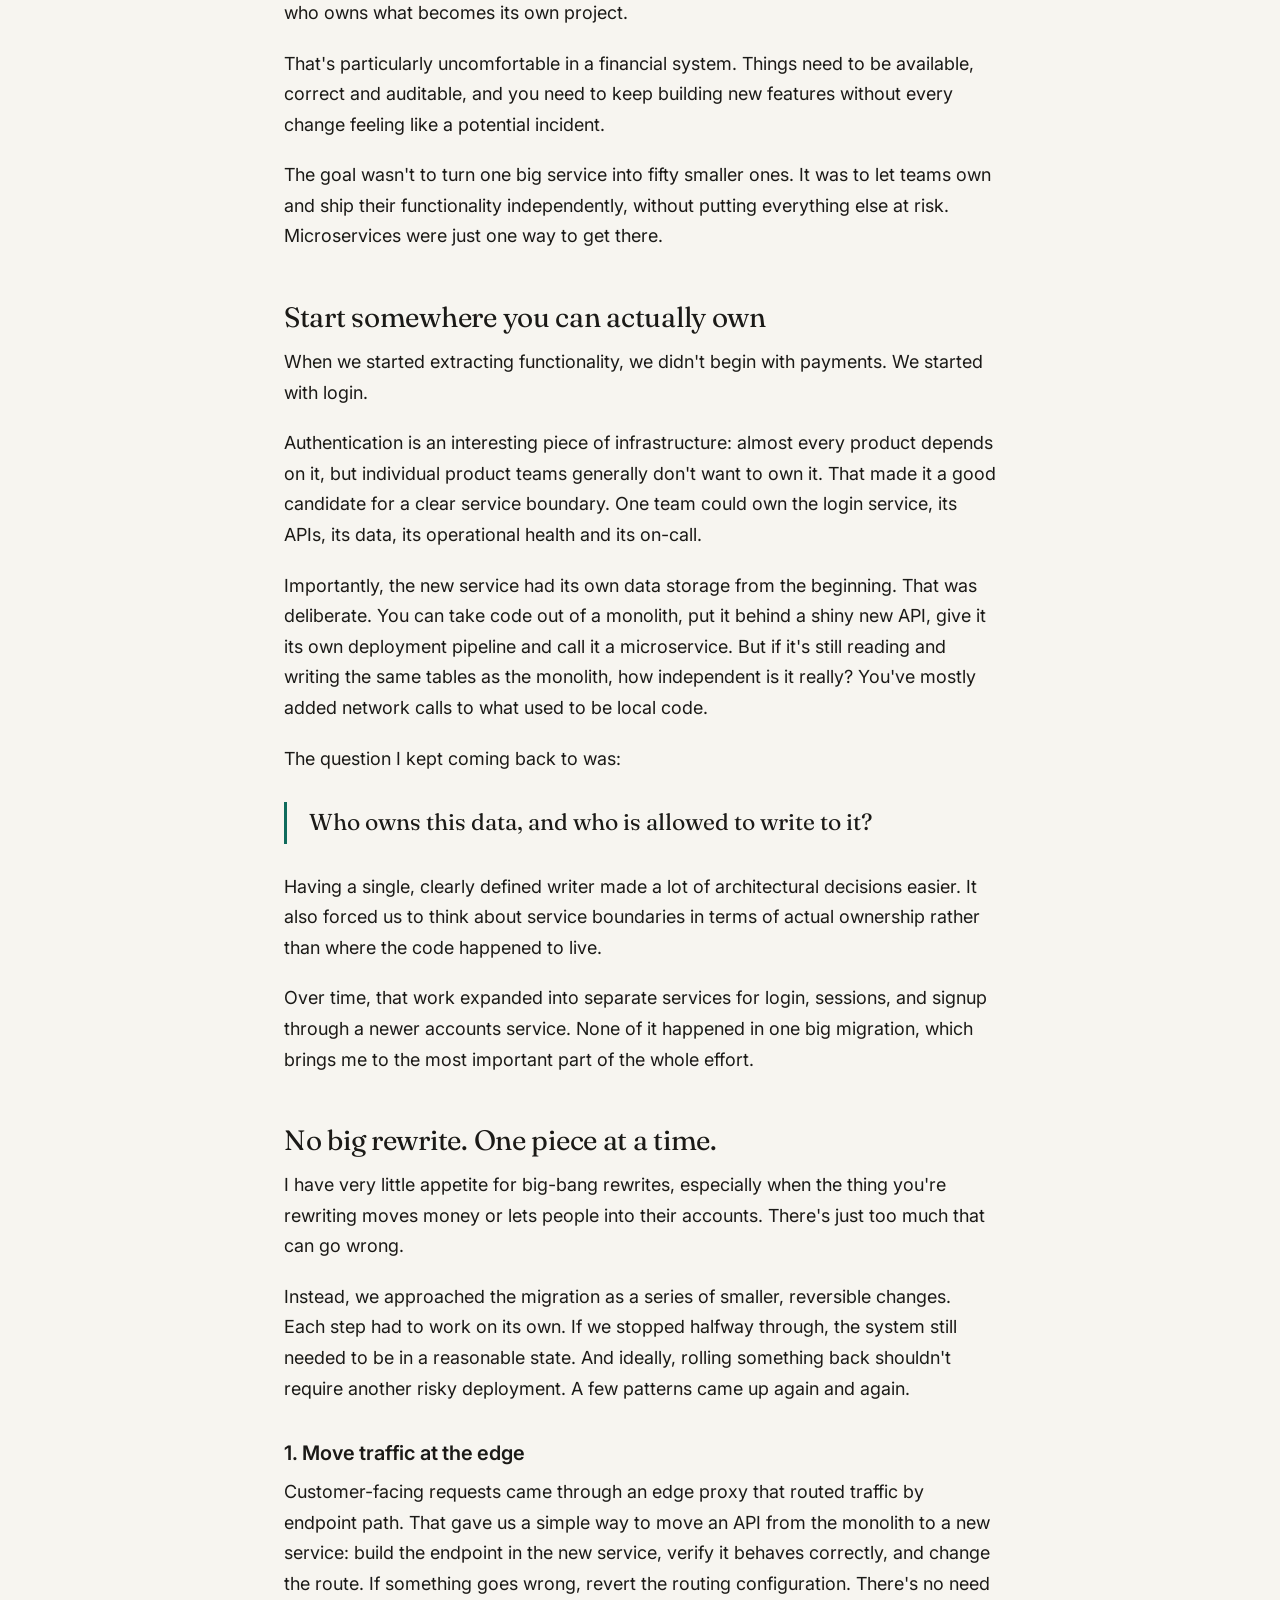
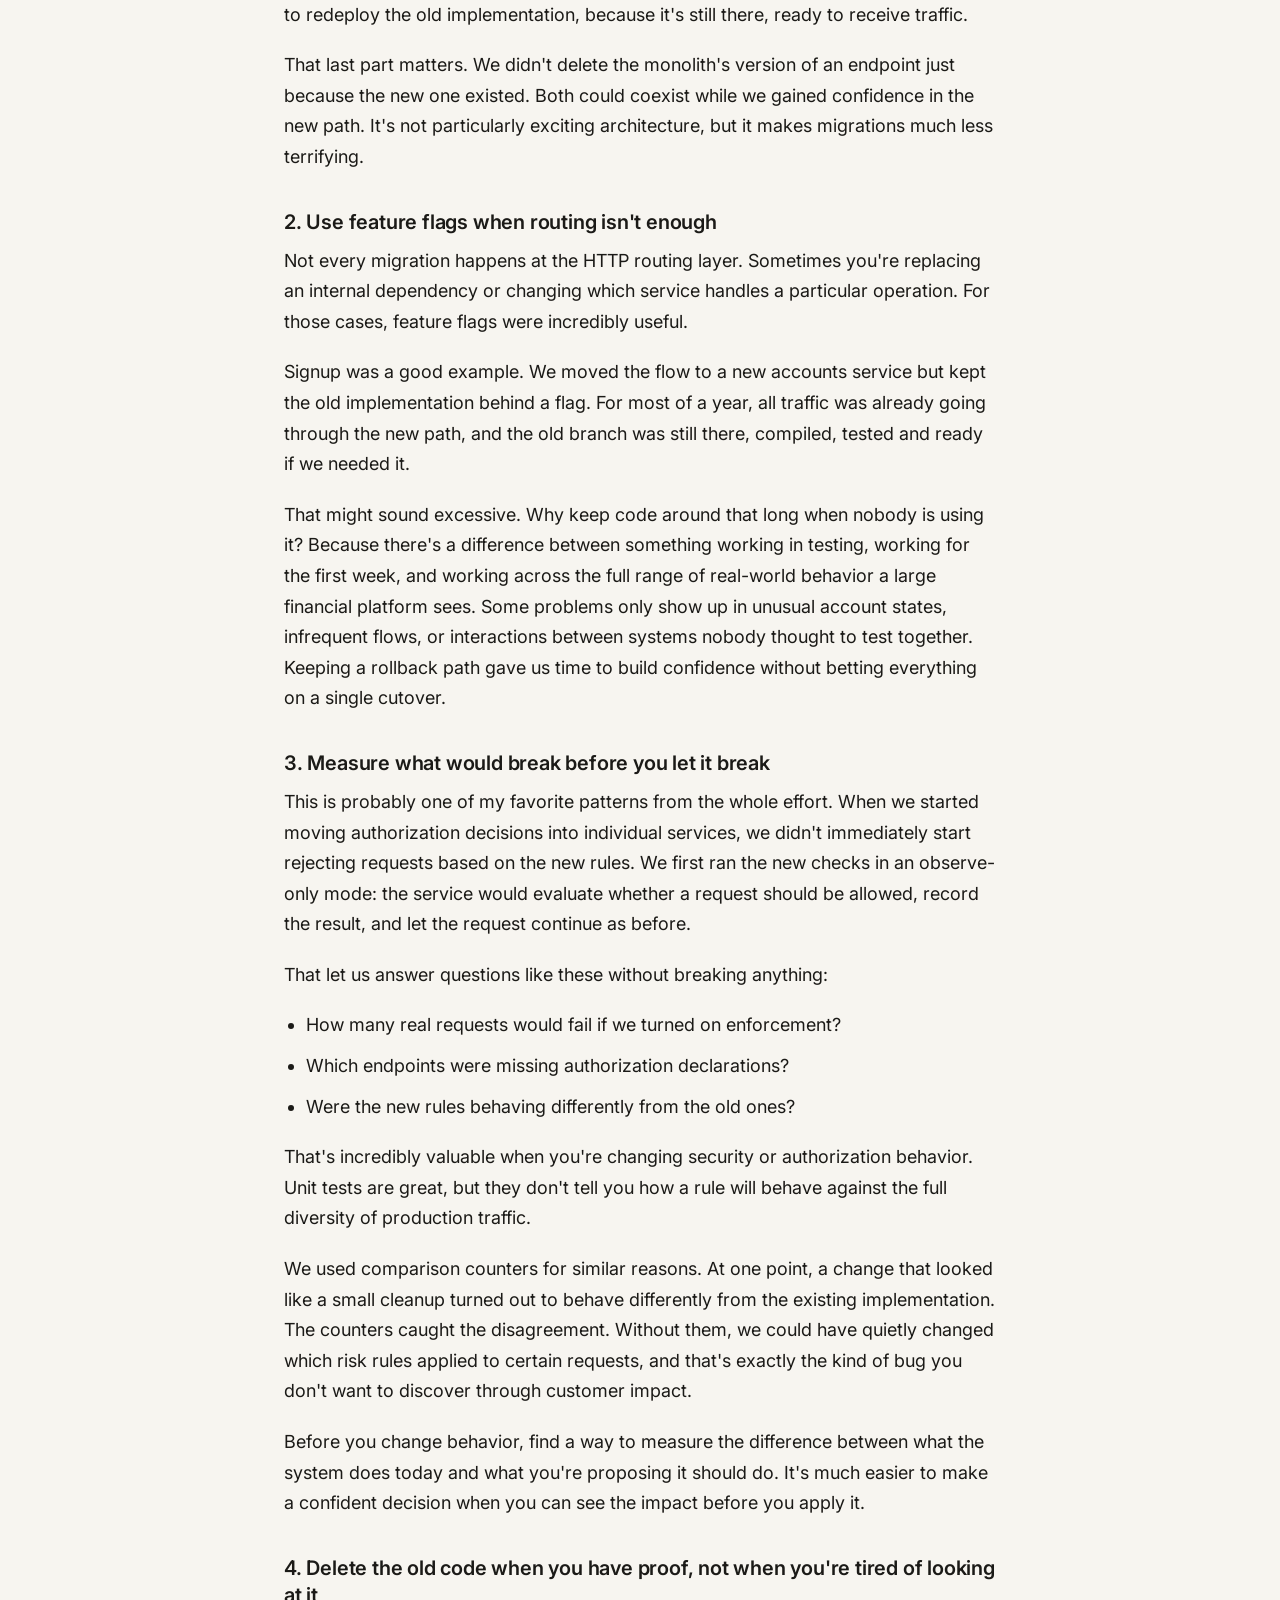
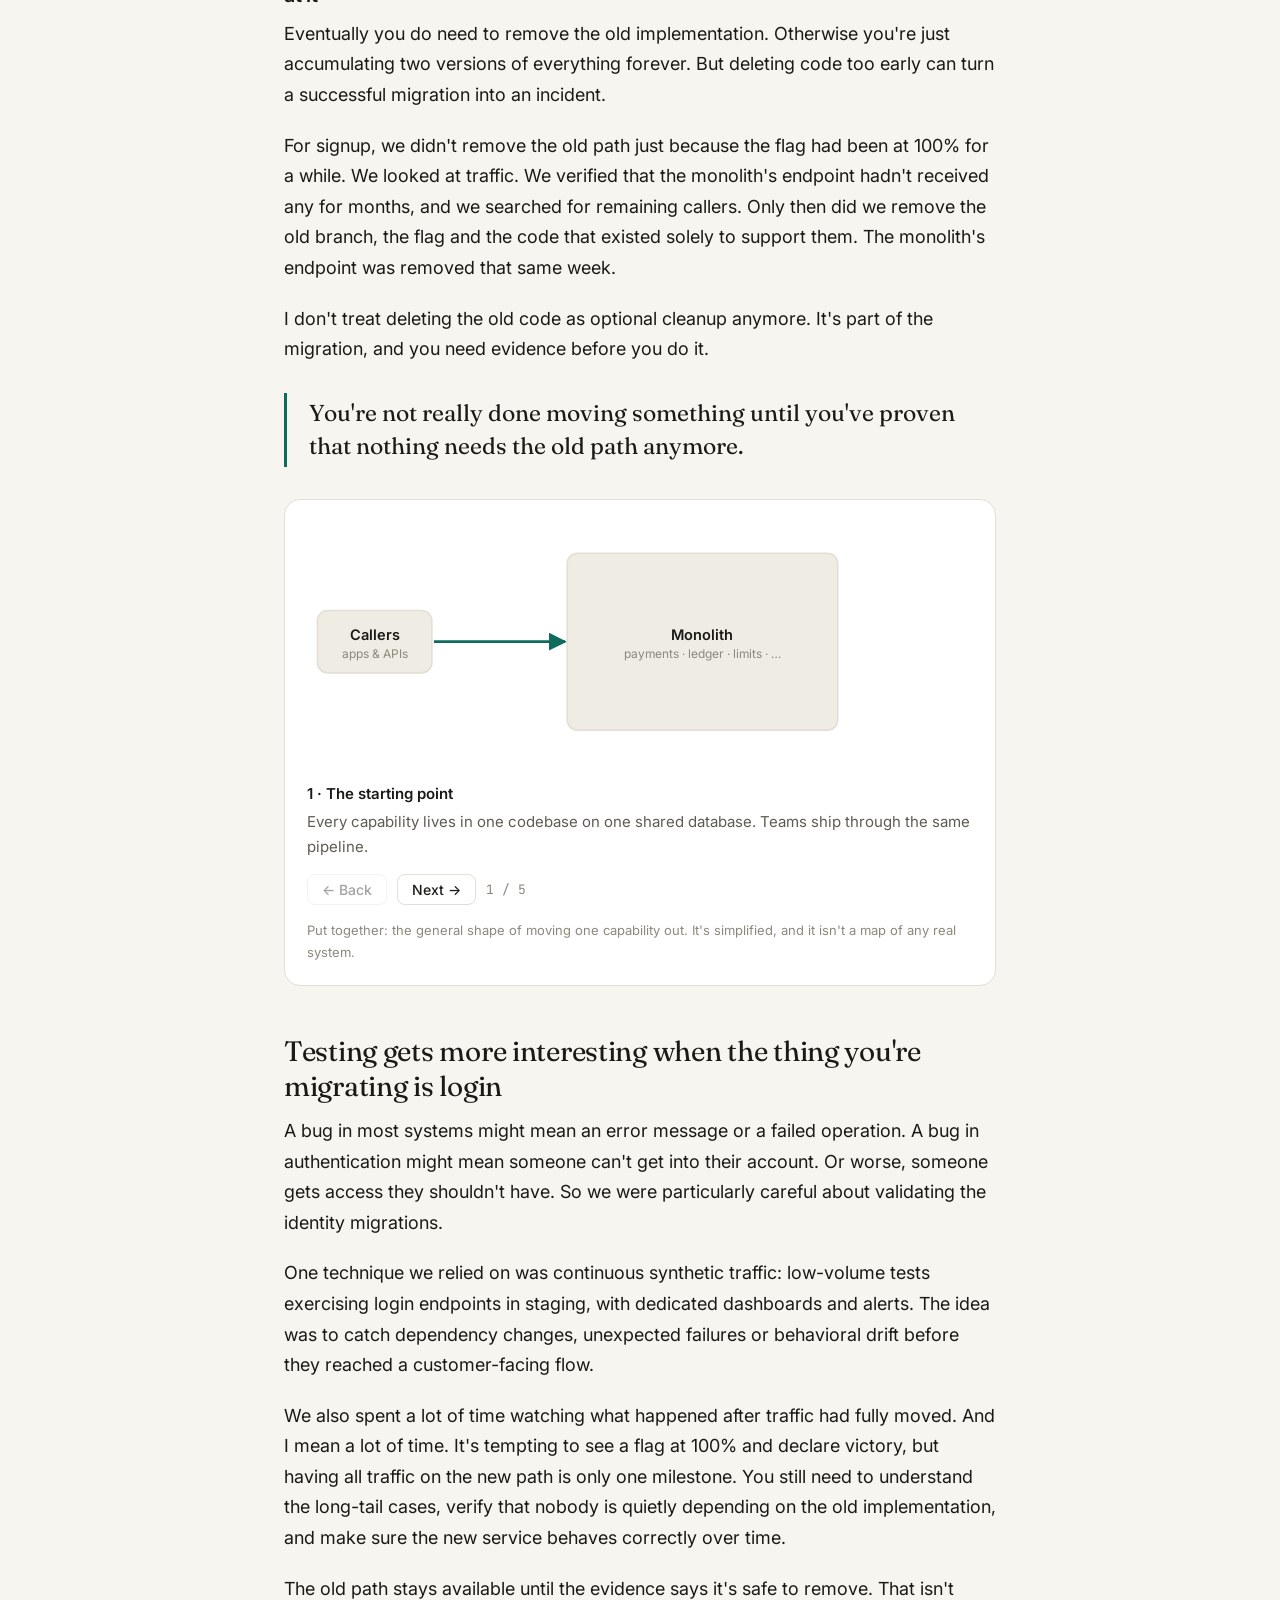
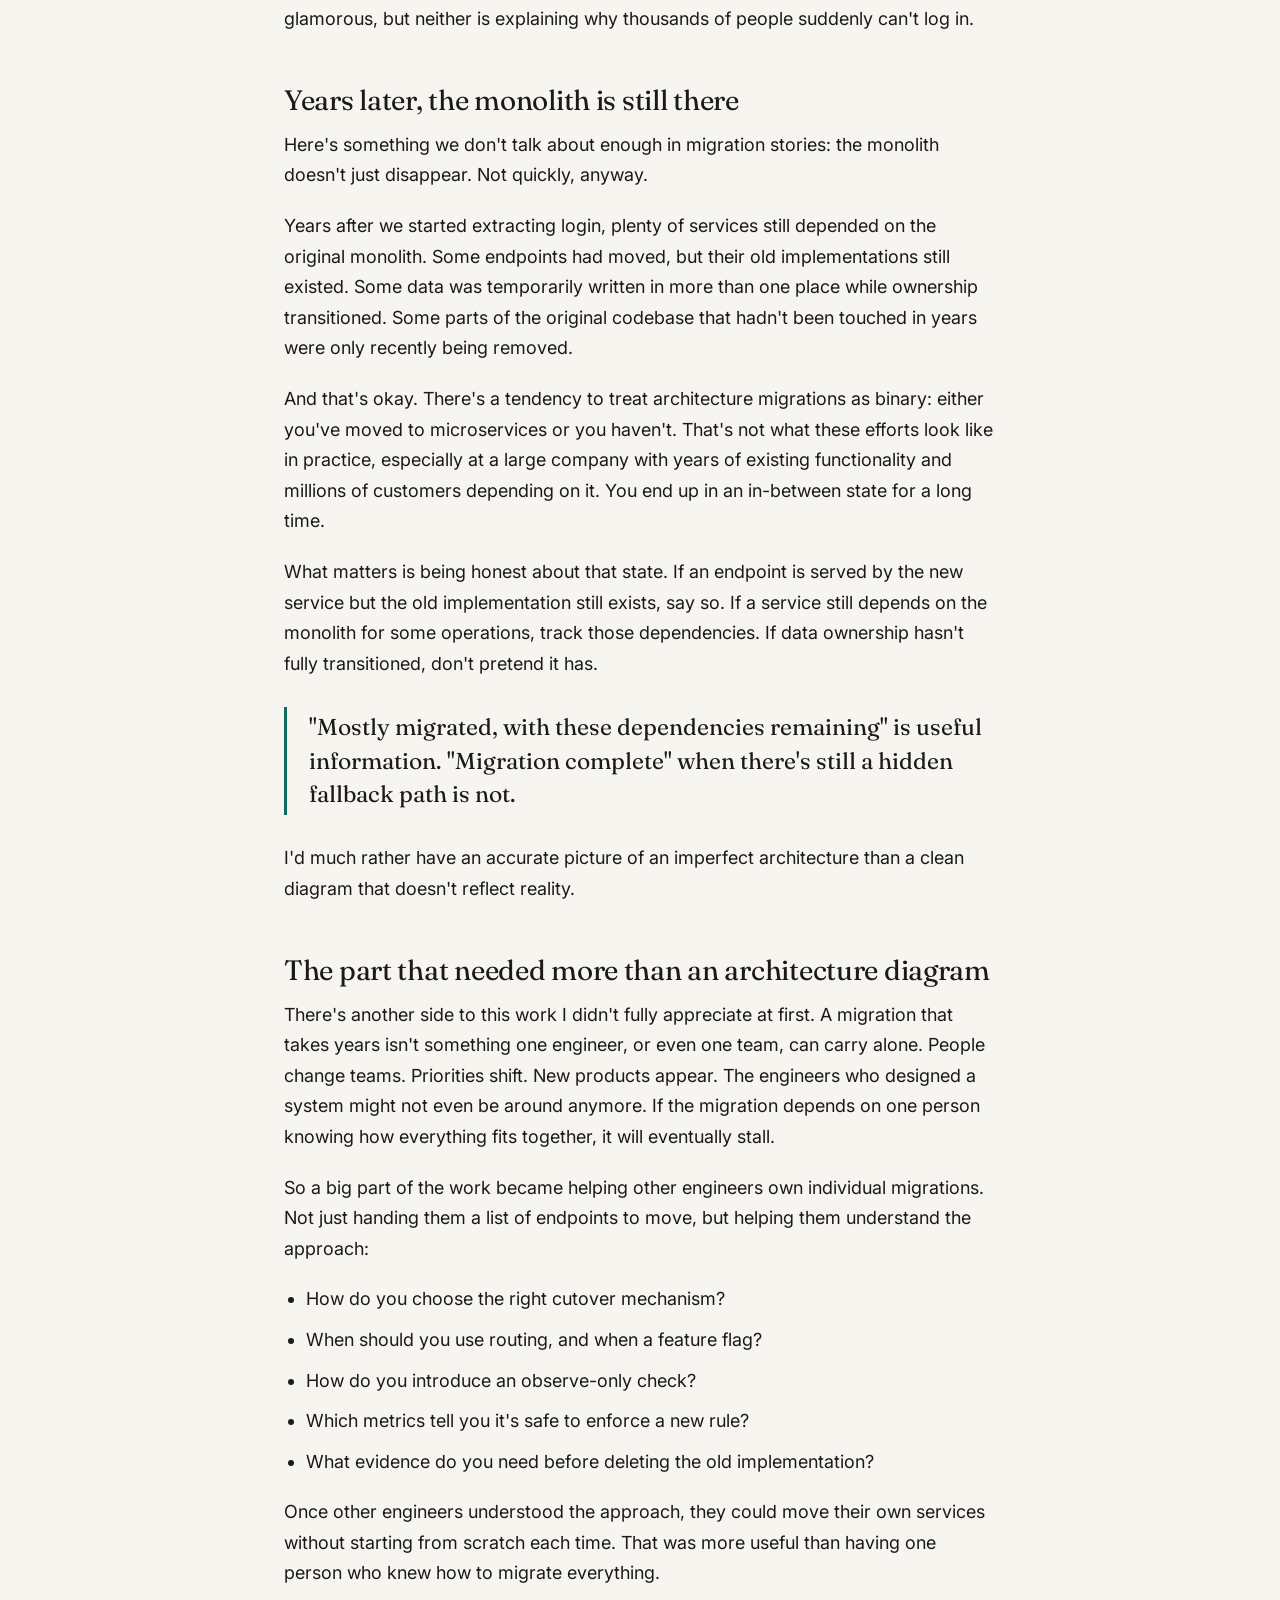
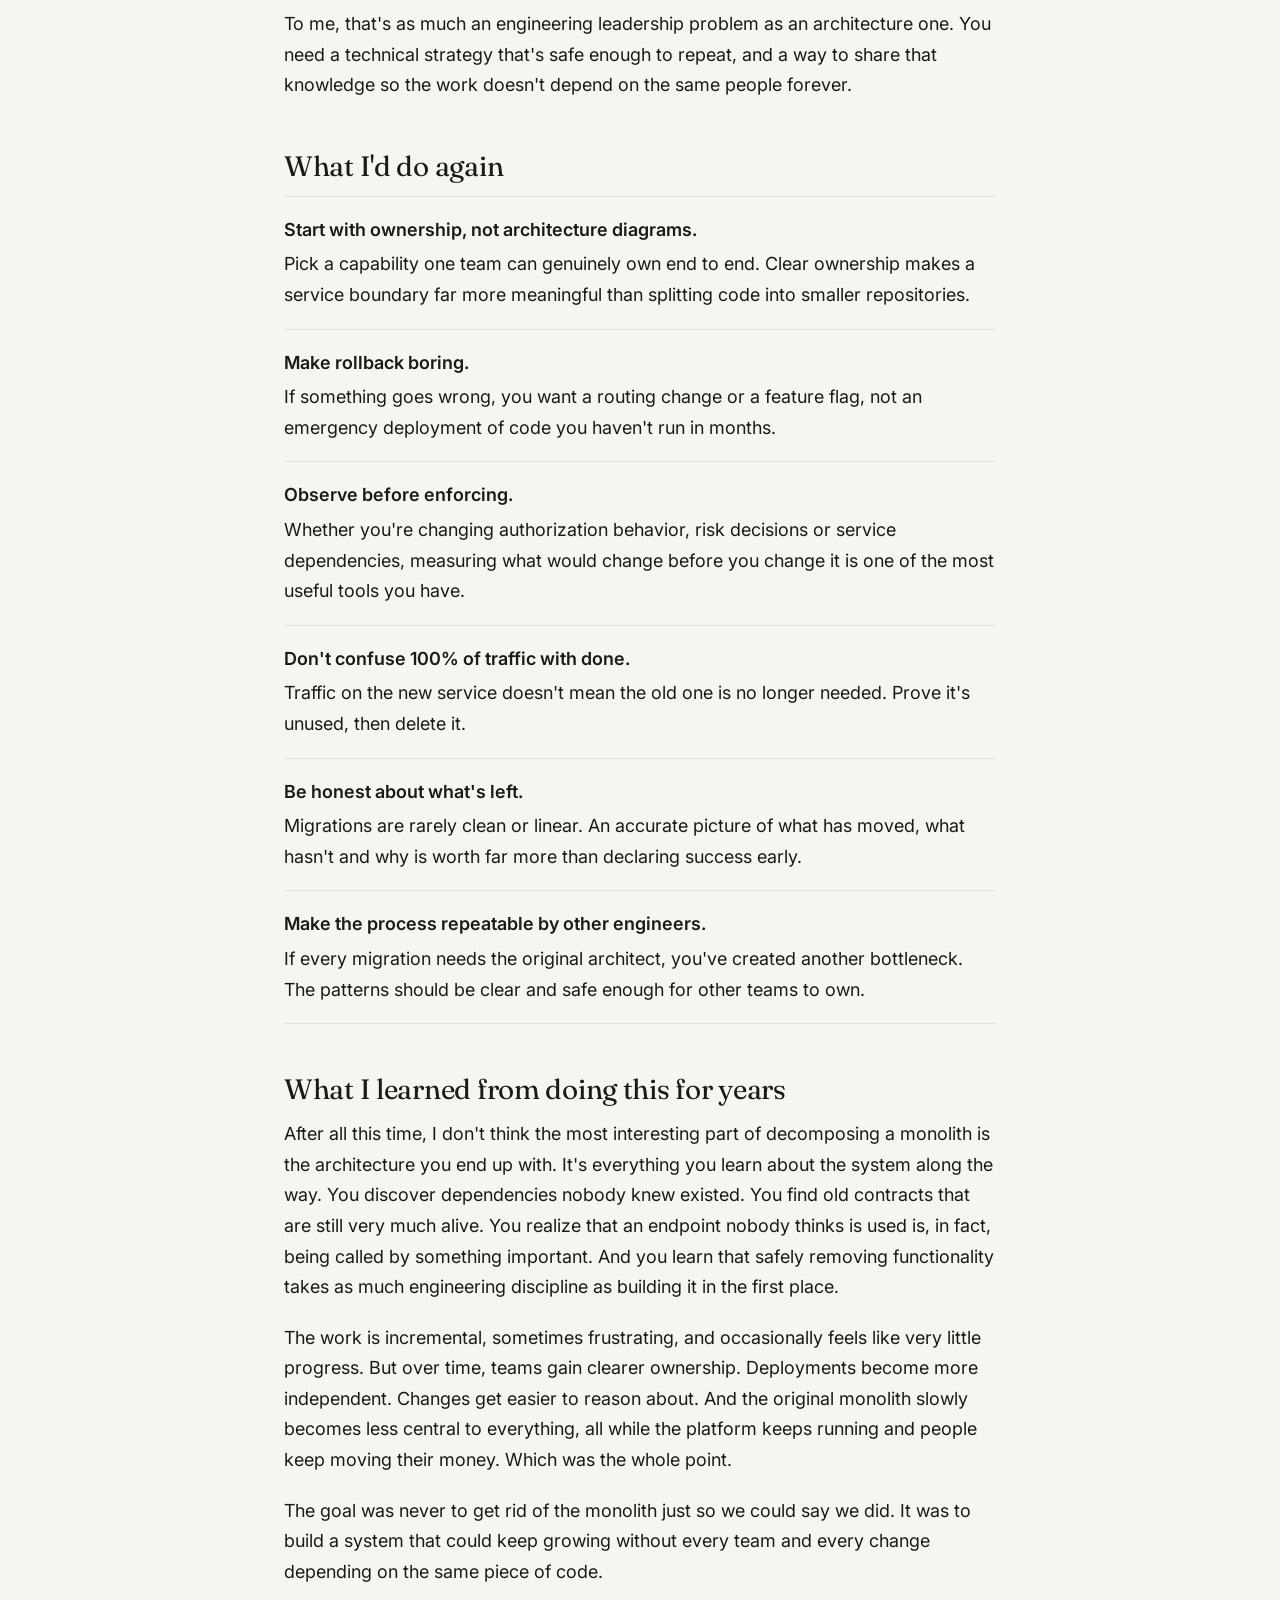
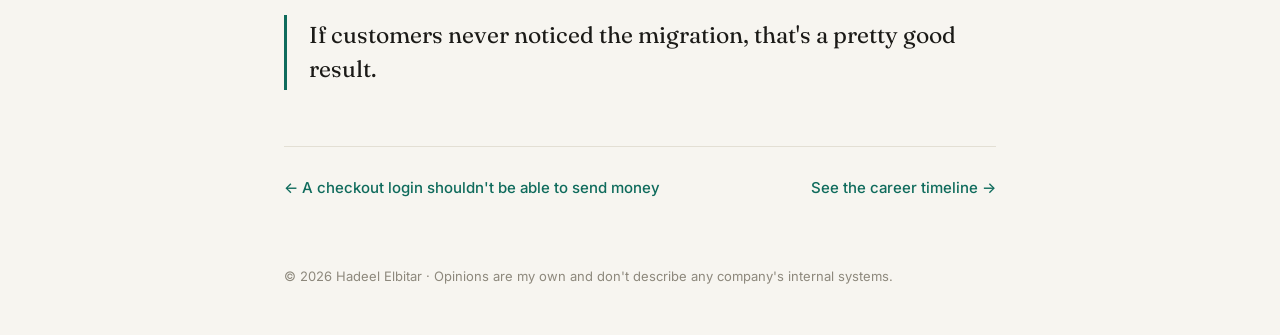
==== commit b3176075: "Rewrite monolith case study framing in a more direct voice" ====
--- a/writing/monolith.html
+++ b/writing/monolith.html
@@ -4,12 +4,22 @@
 <meta charset="utf-8">
 <meta name="viewport" content="width=device-width, initial-scale=1">
 <title>Breaking up a financial monolith without stopping the money · Hadeel Elbitar</title>
-<meta name="description" content="Moving things out of a monolith is the easy part. Knowing when it's safe to let go of the old code is a different story. Lessons from extracting identity out of a payments monolith.">
+<meta name="description" content="What I learned moving identity and access functionality out of a financial monolith, without stopping a payments platform or losing the ability to roll back.">
+<meta property="og:type" content="article">
+<meta property="og:title" content="Breaking up a financial monolith without stopping the money">
+<meta property="og:description" content="We couldn't take a payments platform offline to rewrite it. Here's how we migrated identity a piece at a time, and what actually made it safe.">
+<meta property="og:url" content="https://hadeelelbitar.com/writing/monolith.html">
+<meta property="og:image" content="https://hadeelelbitar.com/assets/og.png">
+<meta property="og:image:width" content="1200">
+<meta property="og:image:height" content="630">
+<meta property="og:image:alt" content="Hadeel Elbitar on breaking up a financial monolith without breaking payments.">
+<meta name="twitter:card" content="summary_large_image">
 <link rel="icon" href="data:image/svg+xml,%3Csvg xmlns='http://www.w3.org/2000/svg' viewBox='0 0 64 64'%3E%3Crect width='64' height='64' rx='14' fill='%230f6b5c'/%3E%3Ctext x='32' y='43' font-family='Georgia,serif' font-size='30' fill='white' text-anchor='middle'%3EHE%3C/text%3E%3C/svg%3E">
 <link rel="preconnect" href="https://fonts.googleapis.com">
 <link rel="preconnect" href="https://fonts.gstatic.com" crossorigin>
 <link href="https://fonts.googleapis.com/css2?family=Fraunces:opsz,wght@9..144,400;9..144,600&family=Inter:wght@400;500;600&family=JetBrains+Mono:wght@400;500&display=swap" rel="stylesheet">
 <link rel="stylesheet" href="article.css?v=3">
+<script data-goatcounter="https://hadeelelbitar.goatcounter.com/count" async src="https://gc.zgo.at/count.js"></script>
 </head>
 <body>
 <header class="nav"><div><a class="mark" href="../">Hadeel Elbitar</a><a class="back" href="../#writing">← All writing</a></div></header>
@@ -17,12 +27,13 @@
 <article>
   <p class="kicker">CASE STUDY · IDENTITY · ARCHITECTURE</p>
   <h1>Breaking up a financial monolith without stopping the money</h1>
-  <p class="dek">Moving things out of a monolith is the easy part. Knowing when it's safe to let go of the old code is a different story.</p>
+  <p class="dek">You can't stop a payments platform for a rewrite. Here's how we moved things out gradually, kept a rollback path, and figured out when it was actually safe to delete the old code.</p>
   <div class="byline"><span><b>Hadeel Elbitar</b></span><span>·</span><span>10 min read</span></div>
 
   <p>
-    There's a point in a company's growth when the architecture that helped it move fast starts making everything
-    harder. For us, that architecture was a monolith.
+    The monolith worked well for a long time. Then the company got bigger, teams started getting in each other's way,
+    and suddenly a change to login could affect the release process for parts of the platform that had nothing to
+    do with login.
   </p>
   <p>
     To be clear, I don't think monoliths are inherently bad. Quite the opposite. When you're building a product from
@@ -44,7 +55,7 @@
     I've spent years on this, particularly on extracting identity and access functionality from our original monolith
     into independently owned services. One thing I've learned:
   </p>
-  <blockquote>Breaking up a monolith is much less about moving code than it is about safely moving responsibility.</blockquote>
+  <blockquote>We weren't trying to collect microservices. We were trying to let teams own their work without putting everyone else's at risk.</blockquote>
 
   <h2>The monolith wasn't the problem. The coupling was.</h2>
   <p>
@@ -92,7 +103,7 @@
     service. None of it happened in one big migration, which brings me to the most important part of the whole effort.
   </p>
 
-  <h2>Don't rewrite everything. Move one thing at a time.</h2>
+  <h2>No big rewrite. One piece at a time.</h2>
   <p>
     I have very little appetite for big-bang rewrites, especially when the thing you're rewriting moves money or lets
     people into their accounts. There's just too much that can go wrong.
@@ -174,8 +185,8 @@
     endpoint was removed that same week.
   </p>
   <p>
-    That's how I think about deletion: not as cleanup you do when you have spare time, but as the final, evidence-backed
-    step of the migration.
+    I don't treat deleting the old code as optional cleanup anymore. It's part of the migration, and you need evidence
+    before you do it.
   </p>
   <blockquote>You're not really done moving something until you've proven that nothing needs the old path anymore.</blockquote>
 
@@ -234,7 +245,7 @@
   <blockquote>"Mostly migrated, with these dependencies remaining" is useful information. "Migration complete" when there's still a hidden fallback path is not.</blockquote>
   <p>I'd much rather have an accurate picture of an imperfect architecture than a clean diagram that doesn't reflect reality.</p>
 
-  <h2>The part nobody puts in the architecture diagrams</h2>
+  <h2>The part that needed more than an architecture diagram</h2>
   <p>
     There's another side to this work I didn't fully appreciate at first. A migration that takes years isn't something
     one engineer, or even one team, can carry alone. People change teams. Priorities shift. New products appear. The
@@ -253,16 +264,15 @@
     <li>What evidence do you need before deleting the old implementation?</li>
   </ul>
   <p>
-    Once teams understood those patterns, they could apply them to their own services without reinventing the process
-    every time. That's when the effort really starts to scale: not when one person gets faster at moving endpoints, but
-    when other engineers can confidently own a migration end to end.
+    Once other engineers understood the approach, they could move their own services without starting from scratch each
+    time. That was more useful than having one person who knew how to migrate everything.
   </p>
   <p>
     To me, that's as much an engineering leadership problem as an architecture one. You need a technical strategy that's
     safe enough to repeat, and a way to share that knowledge so the work doesn't depend on the same people forever.
   </p>
 
-  <h2>What I'd do the same way again</h2>
+  <h2>What I'd do again</h2>
   <ul class="takeaways">
     <li><strong>Start with ownership, not architecture diagrams.</strong> Pick a capability one team can genuinely own end to end. Clear ownership makes a service boundary far more meaningful than splitting code into smaller repositories.</li>
     <li><strong>Make rollback boring.</strong> If something goes wrong, you want a routing change or a feature flag, not an emergency deployment of code you haven't run in months.</li>
@@ -272,7 +282,7 @@
     <li><strong>Make the process repeatable by other engineers.</strong> If every migration needs the original architect, you've created another bottleneck. The patterns should be clear and safe enough for other teams to own.</li>
   </ul>
 
-  <h2>The bigger takeaway</h2>
+  <h2>What I learned from doing this for years</h2>
   <p>
     After all this time, I don't think the most interesting part of decomposing a monolith is the architecture you end
     up with. It's everything you learn about the system along the way. You discover dependencies nobody knew existed.
@@ -290,7 +300,7 @@
     The goal was never to get rid of the monolith just so we could say we did. It was to build a system that could keep
     growing without every team and every change depending on the same piece of code.
   </p>
-  <blockquote>Sometimes the most successful architecture migration is the one customers never notice.</blockquote>
+  <blockquote>If customers never noticed the migration, that's a pretty good result.</blockquote>
 
   <div class="next">
     <a href="scoped-sessions.html">← A checkout login shouldn't be able to send money</a>
